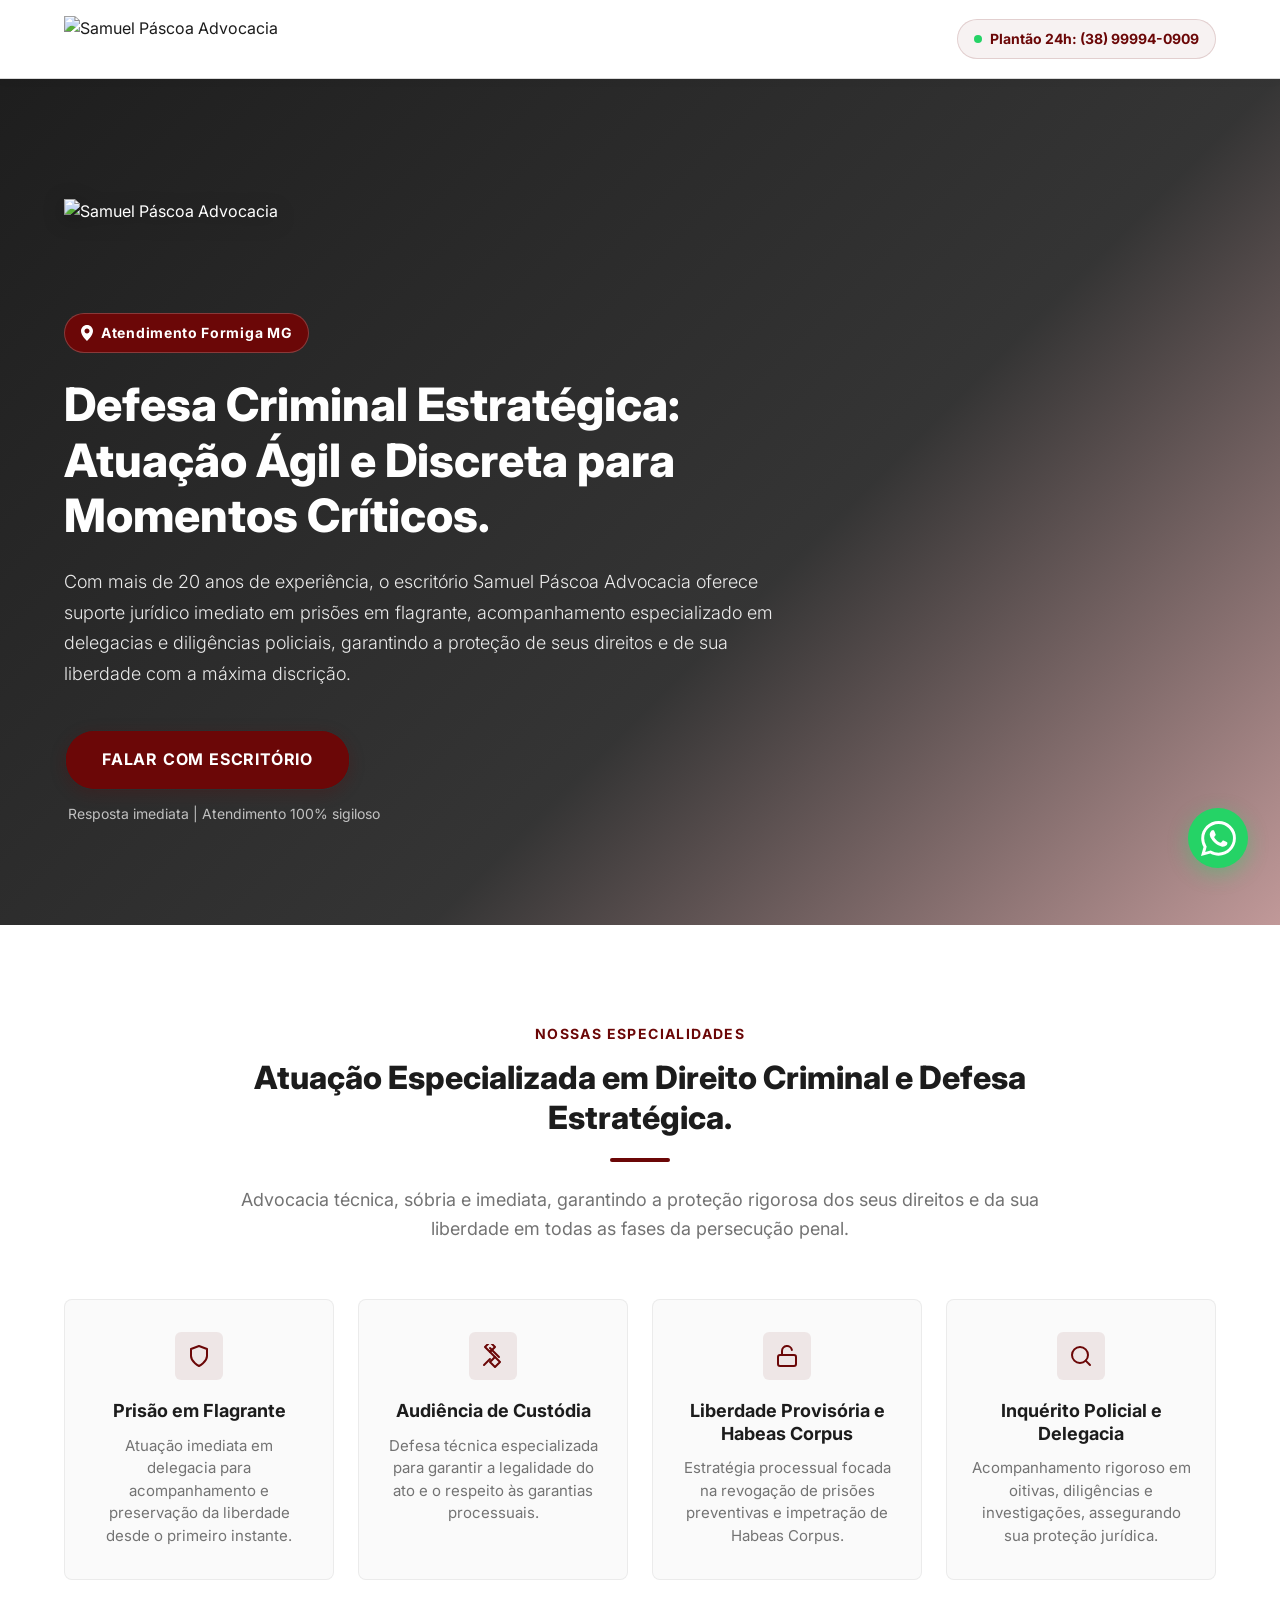
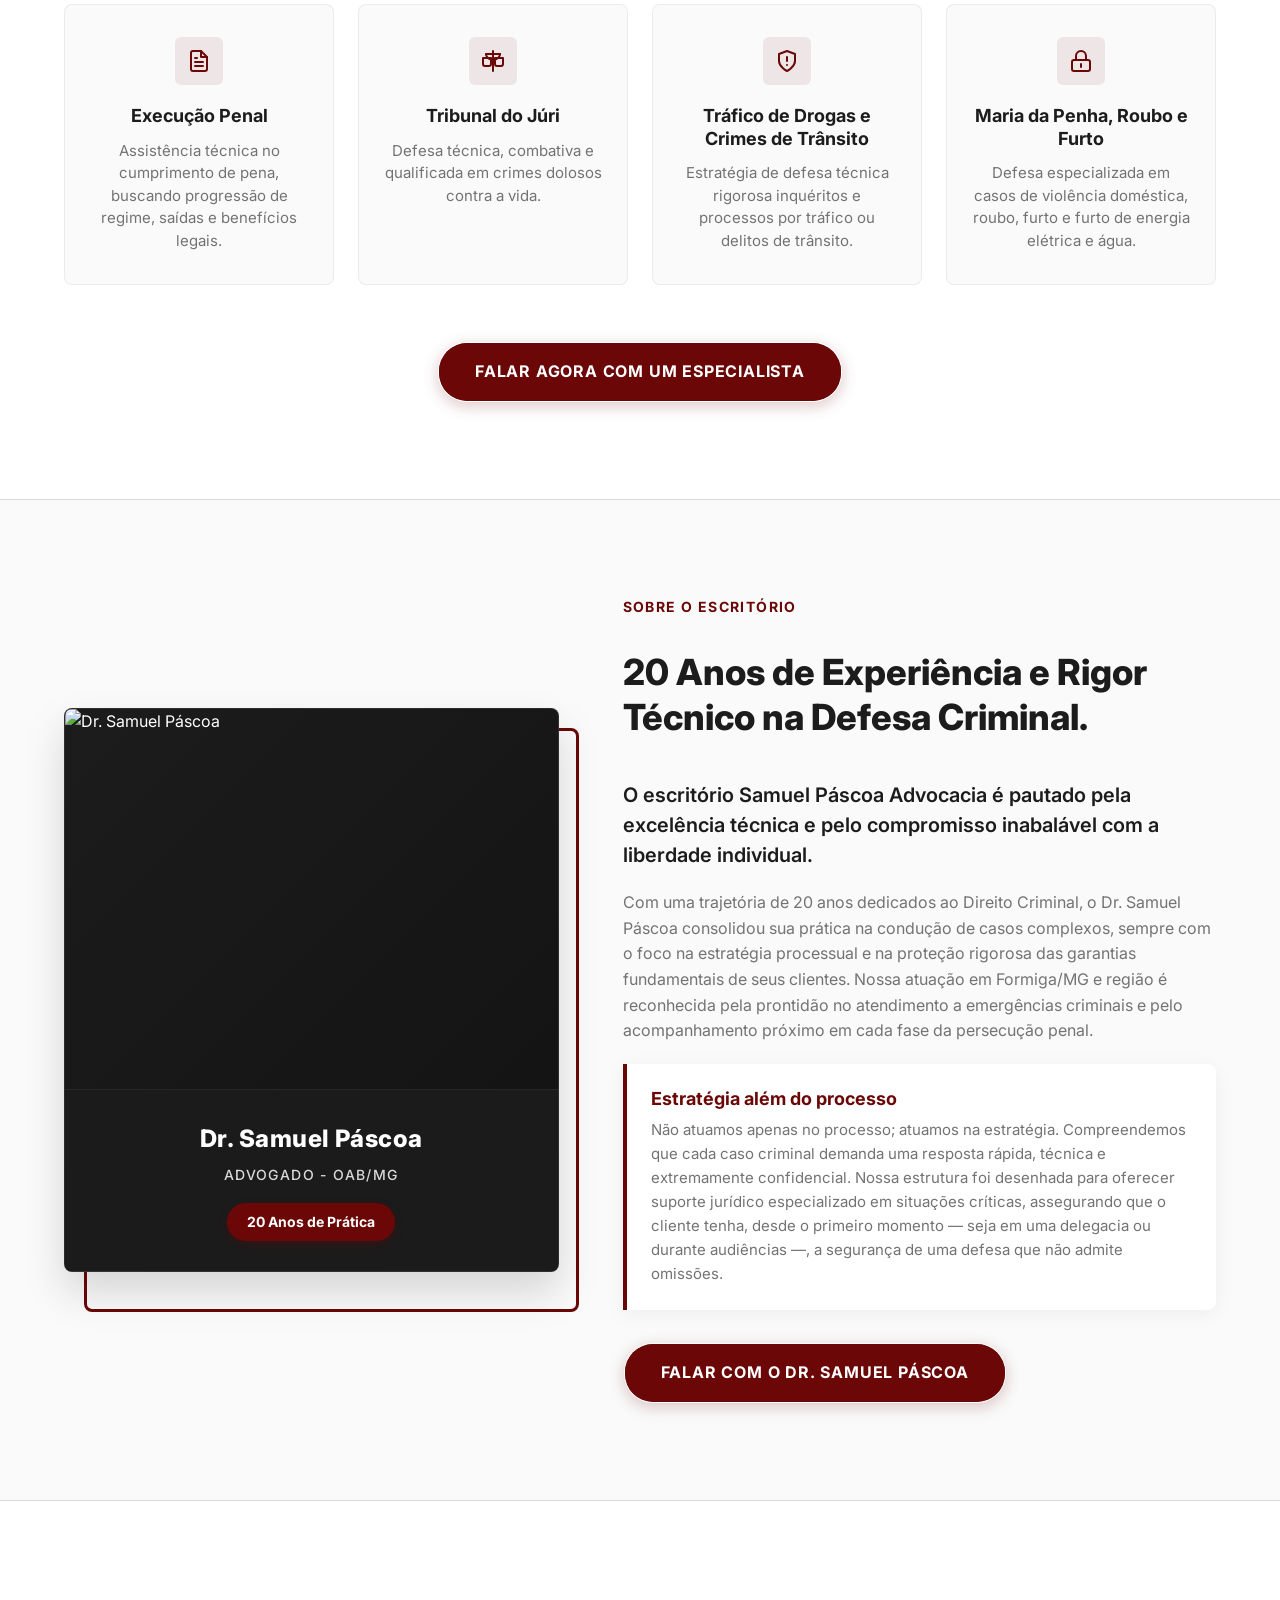
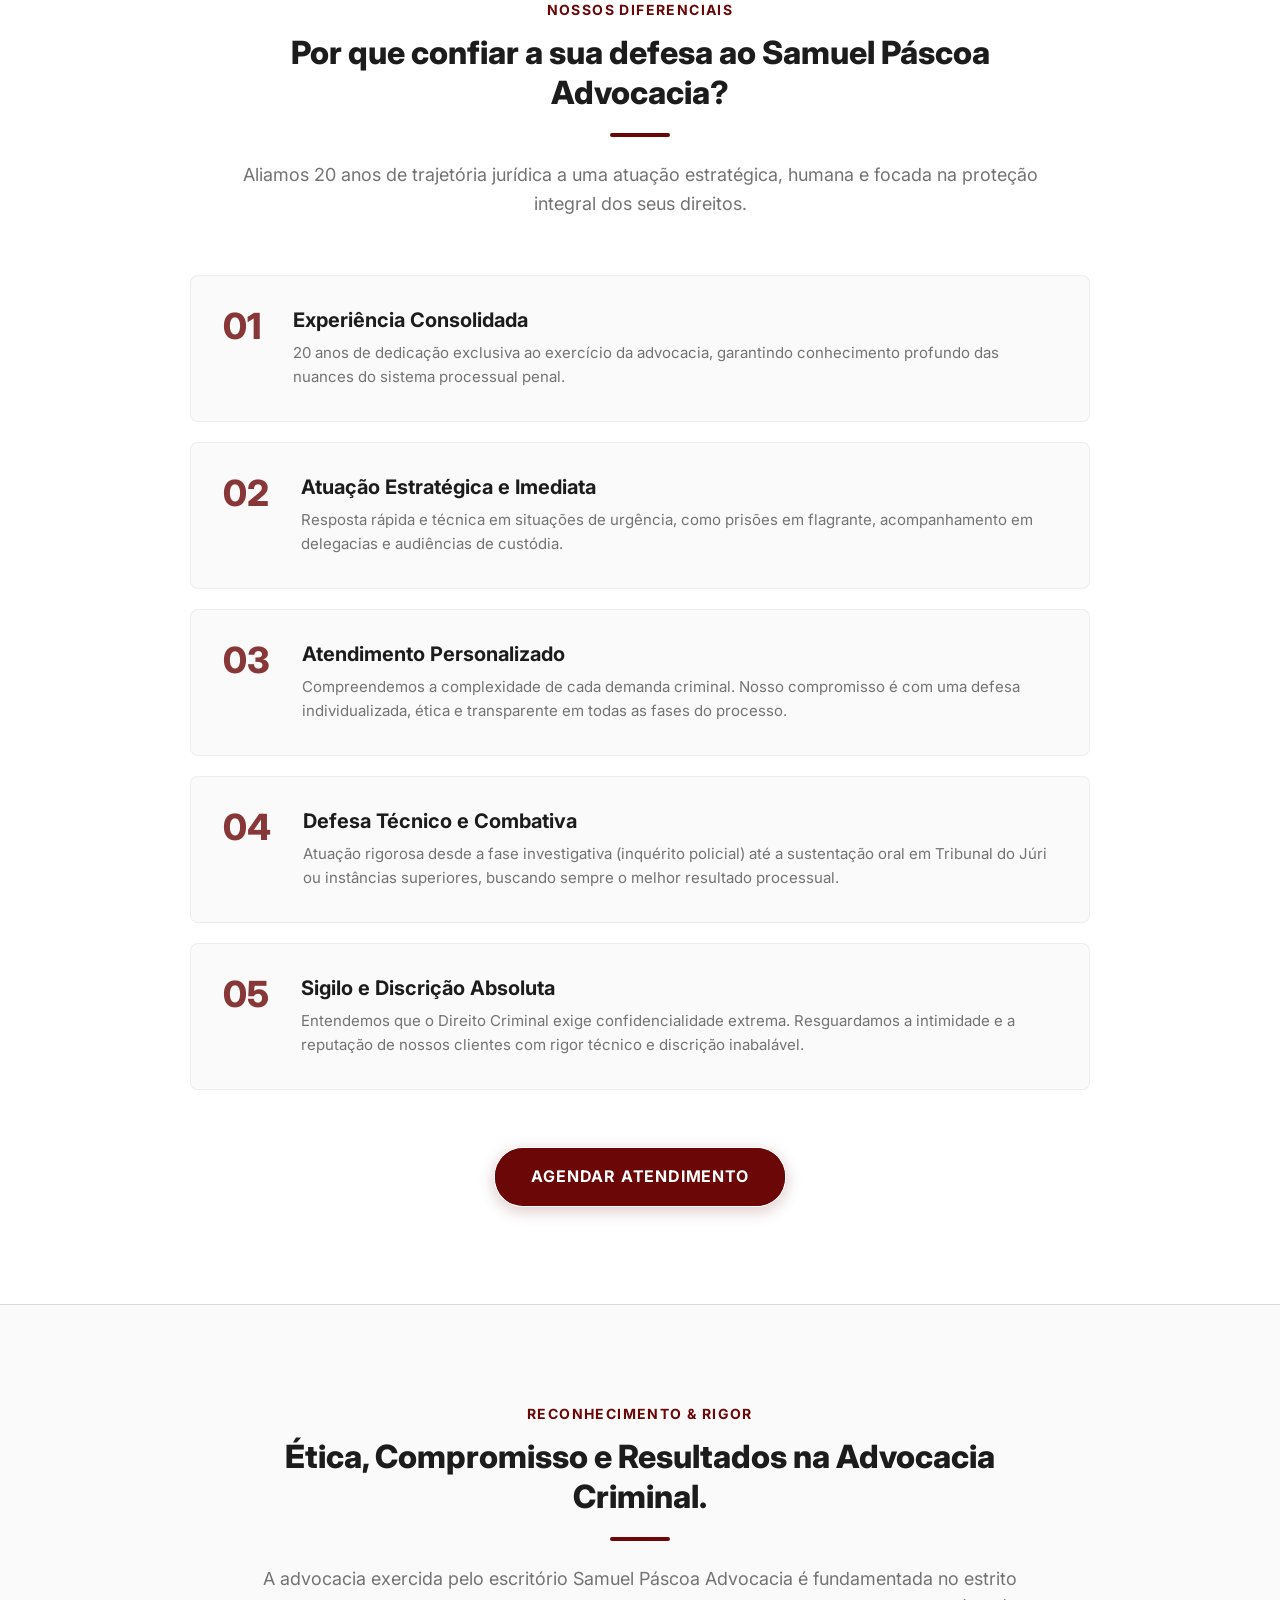
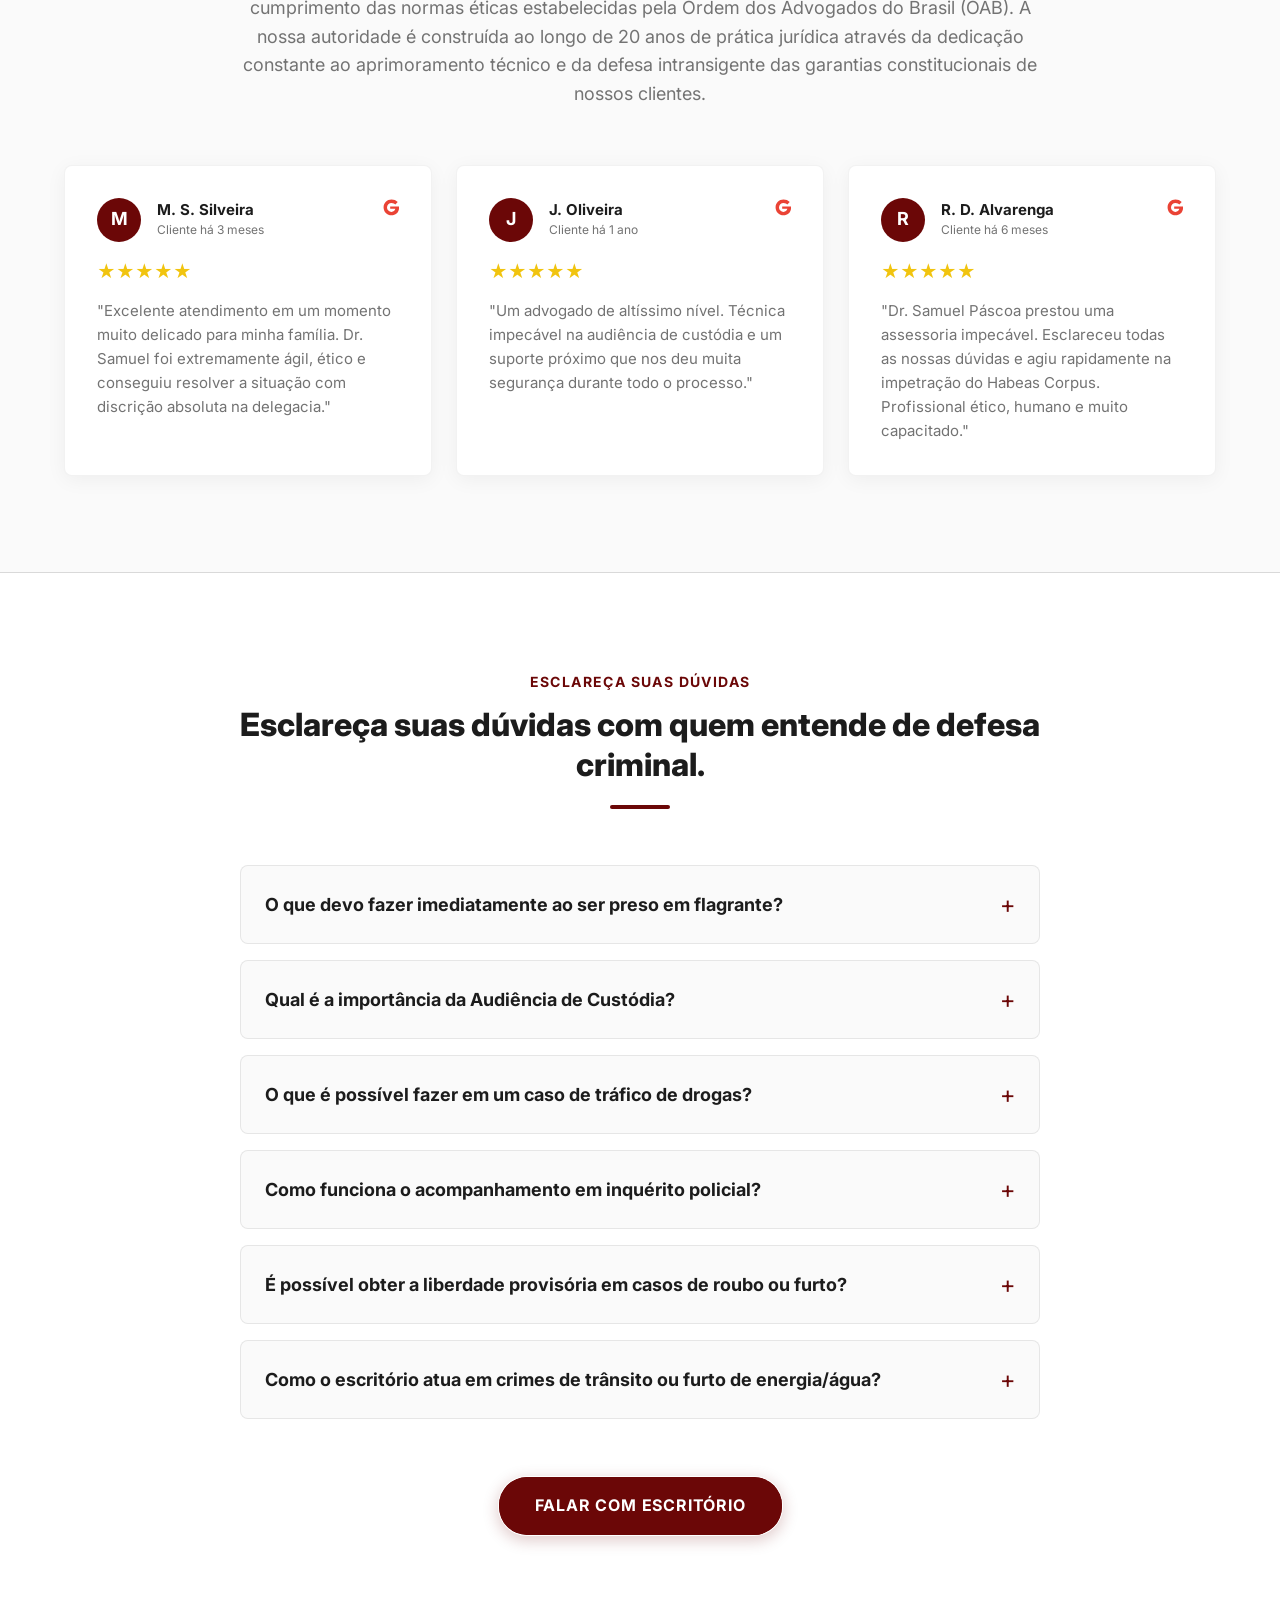
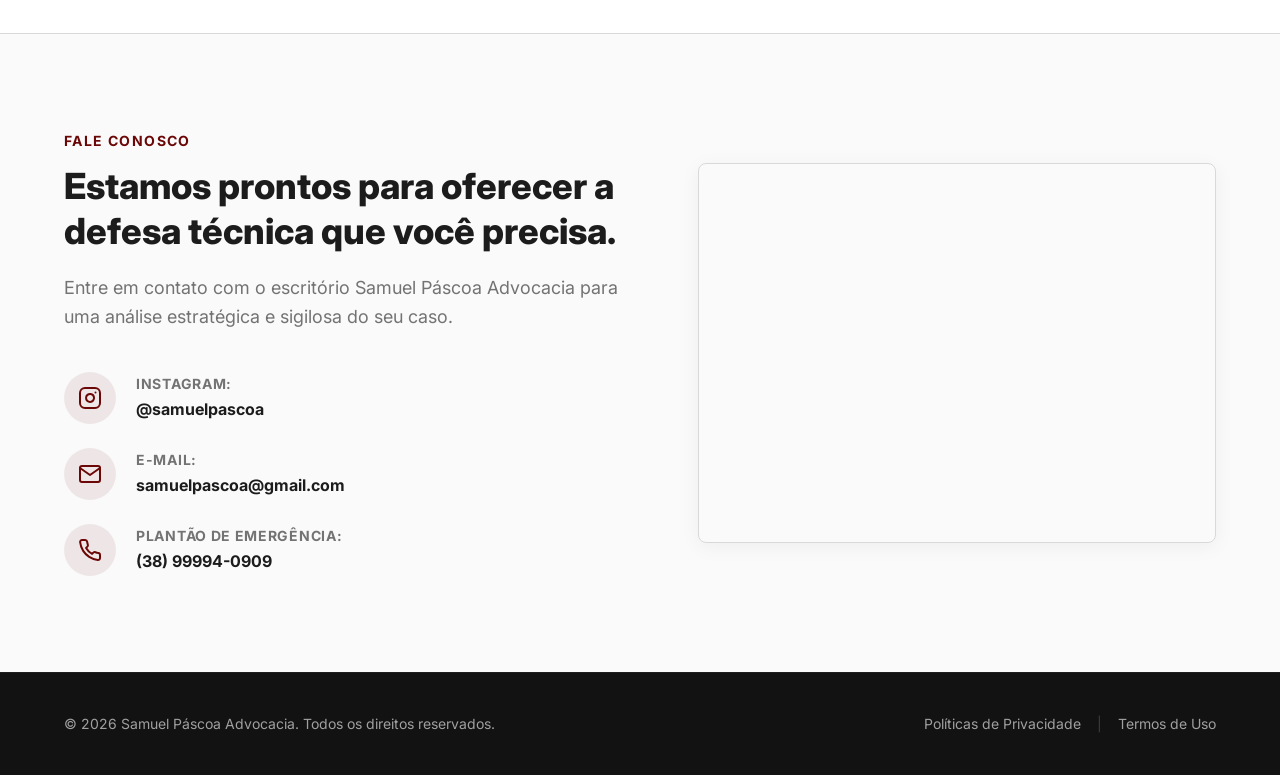
==== index.html @ f3d2ee50 "Add files via upload" ====
<!DOCTYPE html>
<html lang="pt-BR">
<head>
    <meta charset="UTF-8">
    <meta name="viewport" content="width=device-width, initial-scale=1.0">
    <meta name="description" content="Defesa Criminal Estratégica em Formiga/MG e região. Atuação ágil, técnica e discreta 24h para prisões em flagrante, audiência de custódia e delegacia.">
    <title>Samuel Páscoa Advocacia | Defesa Criminal Estratégica em Formiga/MG</title>
    
    <!-- Google Fonts - Inter -->
    <link rel="preconnect" href="https://fonts.googleapis.com">
    <link rel="preconnect" href="https://fonts.gstatic.com" crossorigin>
    <link href="https://fonts.googleapis.com/css2?family=Inter:wght@300;400;500;600;700;800&display=swap" rel="stylesheet">
    
    <!-- Favicon -->
    <link rel="icon" type="image/x-icon" href="assets/favicon.ico">
    
    <!-- CSS Stylesheet -->
    <link rel="stylesheet" href="style.css">
</head>
<body>

    <!-- CABEÇALHO / HEADER -->
    <header class="main-header">
        <div class="container header-container">
            <a href="#home" class="logo">
                <img src="assets/logo.png" alt="Samuel Páscoa Advocacia" class="logo-img">
            </a>
            <div class="header-badge">
                <span class="pulse-dot"></span> Plantão 24h: (38) 99994-0909
            </div>
        </div>
    </header>

    <!-- DOBRA 1 — HERO -->
    <section class="hero-section" id="home">
        <div class="hero-overlay"></div>
        <div class="container hero-container">
            <div class="hero-content">
                <div class="hero-logo">
                    <img src="assets/logo.png" alt="Samuel Páscoa Advocacia" class="hero-logo-img">
                </div>
                <div class="location-badge">
                    <svg width="12" height="16" viewBox="0 0 12 16" fill="none" xmlns="http://www.w3.org/2000/svg">
                        <path d="M6 0C2.68629 0 0 2.68629 0 6C0 10.5 6 16 6 16C6 16 12 10.5 12 6C12 2.68629 9.31371 0 6 0ZM6 8.5C4.61929 8.5 3.5 7.38071 3.5 6C3.5 4.61929 4.61929 3.5 6 3.5C7.38071 3.5 8.5 4.61929 8.5 6C8.5 7.38071 7.38071 8.5 6 8.5Z" fill="currentColor"/>
                    </svg>
                    <span>Atendimento Formiga MG</span>
                </div>
                
                <h1 class="hero-title">Defesa Criminal Estratégica: Atuação Ágil e Discreta para Momentos Críticos.</h1>
                
                <p class="hero-description">
                    Com mais de 20 anos de experiência, o escritório Samuel Páscoa Advocacia oferece suporte jurídico imediato em prisões em flagrante, acompanhamento especializado em delegacias e diligências policiais, garantindo a proteção de seus direitos e de sua liberdade com a máxima discrição.
                </p>
                
                <div class="hero-cta-wrapper">
                    <a href="https://api.whatsapp.com/send?phone=5538999940909&text=Ol%C3%A1,%20vim%20pelo%20Google%20e%20gostaria%20de%20falar%20com%20um%20especialista%20em%20Direito%20Criminal" class="btn btn-primary shiner" target="_blank" rel="noopener">
                        Falar com Escritório
                    </a>
                    <span class="cta-subtext">Resposta imediata | Atendimento 100% sigiloso</span>
                </div>
            </div>
        </div>
    </section>

    <!-- DOBRA 2 — SERVIÇOS -->
    <section class="services-section" id="servicos">
        <div class="container">
            <div class="section-header">
                <span class="section-tagline">Nossas Especialidades</span>
                <h2 class="section-title">Atuação Especializada em Direito Criminal e Defesa Estratégica.</h2>
                <div class="section-divider"></div>
                <p class="section-subtitle">
                    Advocacia técnica, sóbria e imediata, garantindo a proteção rigorosa dos seus direitos e da sua liberdade em todas as fases da persecução penal.
                </p>
            </div>
            
            <div class="services-grid">
                <!-- Card 1 -->
                <div class="service-card">
                    <div class="service-icon-wrapper">
                        <!-- Icon: Prisão em Flagrante (Algemas/Escudo) -->
                        <svg width="24" height="24" viewBox="0 0 24 24" fill="none" stroke="currentColor" stroke-width="2" stroke-linecap="round" stroke-linejoin="round"><path d="M12 22s8-4 8-10V5l-8-3-8 3v7c0 6 8 10 8 10z"/></svg>
                    </div>
                    <h3 class="service-card-title">Prisão em Flagrante</h3>
                    <p class="service-card-text">Atuação imediata em delegacia para acompanhamento e preservação da liberdade desde o primeiro instante.</p>
                </div>
                
                <!-- Card 2 -->
                <div class="service-card">
                    <div class="service-icon-wrapper">
                        <!-- Icon: Audiência de Custódia (Martelo/Gavel) -->
                        <svg width="24" height="24" viewBox="0 0 24 24" fill="none" stroke="currentColor" stroke-width="2" stroke-linecap="round" stroke-linejoin="round"><path d="m14 13-5 5 5 5 5-5-5-5Z"/><path d="m9 8 5-5-5-5-5 5 5 5Z"/><path d="m14 13-5-5"/><path d="m18 13-9-9"/><path d="m3 21 6-6"/></svg>
                    </div>
                    <h3 class="service-card-title">Audiência de Custódia</h3>
                    <p class="service-card-text">Defesa técnica especializada para garantir a legalidade do ato e o respeito às garantias processuais.</p>
                </div>
                
                <!-- Card 3 -->
                <div class="service-card">
                    <div class="service-icon-wrapper">
                        <!-- Icon: Liberdade Provisória (Chave/Cadeado aberto) -->
                        <svg width="24" height="24" viewBox="0 0 24 24" fill="none" stroke="currentColor" stroke-width="2" stroke-linecap="round" stroke-linejoin="round"><rect x="3" y="11" width="18" height="11" rx="2" ry="2"/><path d="M7 11V7a5 5 0 0 1 9.9-1"/></svg>
                    </div>
                    <h3 class="service-card-title">Liberdade Provisória e Habeas Corpus</h3>
                    <p class="service-card-text">Estratégia processual focada na revogação de prisões preventivas e impetração de Habeas Corpus.</p>
                </div>
                
                <!-- Card 4 -->
                <div class="service-card">
                    <div class="service-icon-wrapper">
                        <!-- Icon: Inquérito e Delegacia (Lupa/Investigação) -->
                        <svg width="24" height="24" viewBox="0 0 24 24" fill="none" stroke="currentColor" stroke-width="2" stroke-linecap="round" stroke-linejoin="round"><circle cx="11" cy="11" r="8"/><line x1="21" y1="21" x2="16.65" y2="16.65"/></svg>
                    </div>
                    <h3 class="service-card-title">Inquérito Policial e Delegacia</h3>
                    <p class="service-card-text">Acompanhamento rigoroso em oitivas, diligências e investigações, assegurando sua proteção jurídica.</p>
                </div>
                
                <!-- Card 5 -->
                <div class="service-card">
                    <div class="service-icon-wrapper">
                        <!-- Icon: Execução Penal (Documento/Lei) -->
                        <svg width="24" height="24" viewBox="0 0 24 24" fill="none" stroke="currentColor" stroke-width="2" stroke-linecap="round" stroke-linejoin="round"><path d="M14 2H6a2 2 0 0 0-2 2v16a2 2 0 0 0 2 2h12a2 2 0 0 0 2-2V8z"/><polyline points="14 2 14 8 20 8"/><line x1="16" y1="13" x2="8" y2="13"/><line x1="16" y1="17" x2="8" y2="17"/><polyline points="10 9 9 9 8 9"/></svg>
                    </div>
                    <h3 class="service-card-title">Execução Penal</h3>
                    <p class="service-card-text">Assistência técnica no cumprimento de pena, buscando progressão de regime, saídas e benefícios legais.</p>
                </div>
                
                <!-- Card 6 -->
                <div class="service-card">
                    <div class="service-icon-wrapper">
                        <!-- Icon: Tribunal do Júri (Balança) -->
                        <svg width="24" height="24" viewBox="0 0 24 24" fill="none" stroke="currentColor" stroke-width="2" stroke-linecap="round" stroke-linejoin="round"><line x1="12" y1="2" x2="12" y2="22"/><line x1="5" y1="5" x2="19" y2="5"/><path d="M5 5c0 3 3 5 6 6M19 5c0 3-3 5-6 6"/><path d="M4 17h4c1 0 2-1 2-2V9H2v6c0 1 1 2 2 2zM14 15v-6h8v6c0 1-1 2-2 2h-4c-1 0-2-1-2-2z"/></svg>
                    </div>
                    <h3 class="service-card-title">Tribunal do Júri</h3>
                    <p class="service-card-text">Defesa técnica, combativa e qualificada em crimes dolosos contra a vida.</p>
                </div>
                
                <!-- Card 7 -->
                <div class="service-card">
                    <div class="service-icon-wrapper">
                        <!-- Icon: Tráfico de Drogas e Trânsito (Escudo com Alerta) -->
                        <svg width="24" height="24" viewBox="0 0 24 24" fill="none" stroke="currentColor" stroke-width="2" stroke-linecap="round" stroke-linejoin="round"><path d="M12 22s8-4 8-10V5l-8-3-8 3v7c0 6 8 10 8 10z"/><line x1="12" y1="8" x2="12" y2="12"/><line x1="12" y1="16" x2="12.01" y2="16"/></svg>
                    </div>
                    <h3 class="service-card-title">Tráfico de Drogas e Crimes de Trânsito</h3>
                    <p class="service-card-text">Estratégia de defesa técnica rigorosa inquéritos e processos por tráfico ou delitos de trânsito.</p>
                </div>
                
                <!-- Card 8 -->
                <div class="service-card">
                    <div class="service-icon-wrapper">
                        <!-- Icon: Maria da Penha, Roubo e Furto (Mãos/Escudo quebrado) -->
                        <svg width="24" height="24" viewBox="0 0 24 24" fill="none" stroke="currentColor" stroke-width="2" stroke-linecap="round" stroke-linejoin="round"><rect x="3" y="11" width="18" height="11" rx="2" ry="2"/><path d="M7 11V7a5 5 0 0 1 10 0v4"/><path d="M12 15v3"/></svg>
                    </div>
                    <h3 class="service-card-title">Maria da Penha, Roubo e Furto</h3>
                    <p class="service-card-text">Defesa especializada em casos de violência doméstica, roubo, furto e furto de energia elétrica e água.</p>
                </div>
            </div>
            
            <div class="services-cta">
                <a href="https://api.whatsapp.com/send?phone=5538999940909&text=Ol%C3%A1,%20vim%20pelo%20Google%20e%20gostaria%20de%20falar%20com%20um%20especialista%20em%20Direito%20Criminal" class="btn btn-primary shiner" target="_blank" rel="noopener">
                    Falar agora com um Especialista
                </a>
            </div>
        </div>
    </section>

    <!-- DOBRA 3 — SOBRE O ESCRITÓRIO -->
    <section class="about-section" id="sobre">
        <div class="container about-container">
            <div class="about-image-wrapper">
                <div class="about-decor-border"></div>
                <div class="about-lawyer-card">
                    <div class="about-lawyer-img-wrapper">
                        <img src="assets/advogado.jpg" alt="Dr. Samuel Páscoa" class="about-lawyer-img">
                    </div>
                    <div class="about-lawyer-info">
                        <span class="lawyer-name">Dr. Samuel Páscoa</span>
                        <span class="lawyer-title">Advogado - OAB/MG</span>
                        <div class="lawyer-badge-year">20 Anos de Prática</div>
                    </div>
                </div>
            </div>
            <div class="about-content">
                <span class="section-tagline align-left">Sobre o Escritório</span>
                <h2 class="section-title align-left">20 Anos de Experiência e Rigor Técnico na Defesa Criminal.</h2>
                
                <p class="about-text-lead">
                    O escritório Samuel Páscoa Advocacia é pautado pela excelência técnica e pelo compromisso inabalável com a liberdade individual.
                </p>
                
                <p class="about-text">
                    Com uma trajetória de 20 anos dedicados ao Direito Criminal, o Dr. Samuel Páscoa consolidou sua prática na condução de casos complexos, sempre com o foco na estratégia processual e na proteção rigorosa das garantias fundamentais de seus clientes. Nossa atuação em Formiga/MG e região é reconhecida pela prontidão no atendimento a emergências criminais e pelo acompanhamento próximo em cada fase da persecução penal.
                </p>
                
                <div class="about-highlight-box">
                    <h4>Estratégia além do processo</h4>
                    <p>Não atuamos apenas no processo; atuamos na estratégia. Compreendemos que cada caso criminal demanda uma resposta rápida, técnica e extremamente confidencial. Nossa estrutura foi desenhada para oferecer suporte jurídico especializado em situações críticas, assegurando que o cliente tenha, desde o primeiro momento — seja em uma delegacia ou durante audiências —, a segurança de uma defesa que não admite omissões.</p>
                </div>
                
                <div class="about-cta-wrapper">
                    <a href="https://api.whatsapp.com/send?phone=5538999940909&text=Ol%C3%A1,%20vim%20pelo%20Google%20e%20gostaria%20de%20falar%20com%20um%20especialista%20em%20Direito%20Criminal" class="btn btn-primary shiner" target="_blank" rel="noopener">
                        Falar com o Dr. Samuel Páscoa
                    </a>
                </div>
            </div>
        </div>
    </section>

    <!-- DOBRA 4 — DIFERENCIAIS -->
    <section class="diferenciais-section" id="diferenciais">
        <div class="container">
            <div class="section-header">
                <span class="section-tagline">Nossos Diferenciais</span>
                <h2 class="section-title">Por que confiar a sua defesa ao Samuel Páscoa Advocacia?</h2>
                <div class="section-divider"></div>
                <p class="section-subtitle">
                    Aliamos 20 anos de trajetória jurídica a uma atuação estratégica, humana e focada na proteção integral dos seus direitos.
                </p>
            </div>
            
            <div class="diferenciais-list">
                <!-- Diferencial 1 -->
                <div class="diferencial-item">
                    <div class="dif-num">01</div>
                    <div class="dif-content">
                        <h3>Experiência Consolidada</h3>
                        <p>20 anos de dedicação exclusiva ao exercício da advocacia, garantindo conhecimento profundo das nuances do sistema processual penal.</p>
                    </div>
                </div>
                
                <!-- Diferencial 2 -->
                <div class="diferencial-item">
                    <div class="dif-num">02</div>
                    <div class="dif-content">
                        <h3>Atuação Estratégica e Imediata</h3>
                        <p>Resposta rápida e técnica em situações de urgência, como prisões em flagrante, acompanhamento em delegacias e audiências de custódia.</p>
                    </div>
                </div>
                
                <!-- Diferencial 3 -->
                <div class="diferencial-item">
                    <div class="dif-num">03</div>
                    <div class="dif-content">
                        <h3>Atendimento Personalizado</h3>
                        <p>Compreendemos a complexidade de cada demanda criminal. Nosso compromisso é com uma defesa individualizada, ética e transparente em todas as fases do processo.</p>
                    </div>
                </div>
                
                <!-- Diferencial 4 -->
                <div class="diferencial-item">
                    <div class="dif-num">04</div>
                    <div class="dif-content">
                        <h3>Defesa Técnico e Combativa</h3>
                        <p>Atuação rigorosa desde a fase investigativa (inquérito policial) até a sustentação oral em Tribunal do Júri ou instâncias superiores, buscando sempre o melhor resultado processual.</p>
                    </div>
                </div>
                
                <!-- Diferencial 5 -->
                <div class="diferencial-item">
                    <div class="dif-num">05</div>
                    <div class="dif-content">
                        <h3>Sigilo e Discrição Absoluta</h3>
                        <p>Entendemos que o Direito Criminal exige confidencialidade extrema. Resguardamos a intimidade e a reputação de nossos clientes com rigor técnico e discrição inabalável.</p>
                    </div>
                </div>
            </div>
            
            <div class="diferenciais-cta">
                <a href="https://api.whatsapp.com/send?phone=5538999940909&text=Ol%C3%A1,%20vim%20pelo%20Google%20e%20gostaria%20de%20falar%20com%20um%20especialista%20em%20Direito%20Criminal" class="btn btn-primary shiner" target="_blank" rel="noopener">
                    Agendar Atendimento
                </a>
            </div>
        </div>
    </section>

    <!-- DOBRA 5 — PROVA SOCIAL -->
    <section class="social-proof-section" id="depoimentos">
        <div class="container">
            <div class="section-header">
                <span class="section-tagline">Reconhecimento & Rigor</span>
                <h2 class="section-title">Ética, Compromisso e Resultados na Advocacia Criminal.</h2>
                <div class="section-divider"></div>
                <p class="section-subtitle">
                    A advocacia exercida pelo escritório Samuel Páscoa Advocacia é fundamentada no estrito cumprimento das normas éticas estabelecidas pela Ordem dos Advogados do Brasil (OAB). A nossa autoridade é construída ao longo de 20 anos de prática jurídica através da dedicação constante ao aprimoramento técnico e da defesa intransigente das garantias constitucionais de nossos clientes.
                </p>
            </div>
            
            <!-- Google Reviews Simulated Section -->
            <div class="reviews-grid">
                <!-- Review 1 -->
                <div class="review-card">
                    <div class="review-header">
                        <div class="review-avatar">M</div>
                        <div class="review-info">
                            <h4 class="review-author">M. S. Silveira</h4>
                            <span class="review-date">Cliente há 3 meses</span>
                        </div>
                        <div class="google-icon-wrapper">
                            <svg width="18" height="18" viewBox="0 0 24 24"><path fill="#EA4335" d="M12.24 10.285V14.4h6.887c-.648 2.41-2.519 4.114-5.136 4.114A5.99 5.99 0 0 1 8 12.527a5.99 5.99 0 0 1 5.99-5.99c2.519 0 4.181 1.09 5.097 1.97l3.243-3.243C20.088 3.1 17.272 2 13.99 2 8.15 2 3.429 6.721 3.429 12.564s4.72 10.564 10.56 10.564c6.12 0 10.158-4.301 10.158-10.33 0-.61-.055-1.18-.16-1.513H12.24Z"/></svg>
                        </div>
                    </div>
                    <div class="review-stars">★★★★★</div>
                    <p class="review-text">"Excelente atendimento em um momento muito delicado para minha família. Dr. Samuel foi extremamente ágil, ético e conseguiu resolver a situação com discrição absoluta na delegacia."</p>
                </div>
                
                <!-- Review 2 -->
                <div class="review-card">
                    <div class="review-header">
                        <div class="review-avatar">J</div>
                        <div class="review-info">
                            <h4 class="review-author">J. Oliveira</h4>
                            <span class="review-date">Cliente há 1 ano</span>
                        </div>
                        <div class="google-icon-wrapper">
                            <svg width="18" height="18" viewBox="0 0 24 24"><path fill="#EA4335" d="M12.24 10.285V14.4h6.887c-.648 2.41-2.519 4.114-5.136 4.114A5.99 5.99 0 0 1 8 12.527a5.99 5.99 0 0 1 5.99-5.99c2.519 0 4.181 1.09 5.097 1.97l3.243-3.243C20.088 3.1 17.272 2 13.99 2 8.15 2 3.429 6.721 3.429 12.564s4.72 10.564 10.56 10.564c6.12 0 10.158-4.301 10.158-10.33 0-.61-.055-1.18-.16-1.513H12.24Z"/></svg>
                        </div>
                    </div>
                    <div class="review-stars">★★★★★</div>
                    <p class="review-text">"Um advogado de altíssimo nível. Técnica impecável na audiência de custódia e um suporte próximo que nos deu muita segurança durante todo o processo."</p>
                </div>
                
                <!-- Review 3 -->
                <div class="review-card">
                    <div class="review-header">
                        <div class="review-avatar">R</div>
                        <div class="review-info">
                            <h4 class="review-author">R. D. Alvarenga</h4>
                            <span class="review-date">Cliente há 6 meses</span>
                        </div>
                        <div class="google-icon-wrapper">
                            <svg width="18" height="18" viewBox="0 0 24 24"><path fill="#EA4335" d="M12.24 10.285V14.4h6.887c-.648 2.41-2.519 4.114-5.136 4.114A5.99 5.99 0 0 1 8 12.527a5.99 5.99 0 0 1 5.99-5.99c2.519 0 4.181 1.09 5.097 1.97l3.243-3.243C20.088 3.1 17.272 2 13.99 2 8.15 2 3.429 6.721 3.429 12.564s4.72 10.564 10.56 10.564c6.12 0 10.158-4.301 10.158-10.33 0-.61-.055-1.18-.16-1.513H12.24Z"/></svg>
                        </div>
                    </div>
                    <div class="review-stars">★★★★★</div>
                    <p class="review-text">"Dr. Samuel Páscoa prestou uma assessoria impecável. Esclareceu todas as nossas dúvidas e agiu rapidamente na impetração do Habeas Corpus. Profissional ético, humano e muito capacitado."</p>
                </div>
            </div>
        </div>
    </section>

    <!-- DOBRA 6 — FAQ (PERGUNTAS FREQUENTES) -->
    <section class="faq-section" id="faq">
        <div class="container">
            <div class="section-header">
                <span class="section-tagline">Esclareça suas Dúvidas</span>
                <h2 class="section-title">Esclareça suas dúvidas com quem entende de defesa criminal.</h2>
                <div class="section-divider"></div>
            </div>
            
            <div class="faq-accordion">
                <!-- FAQ Item 1 -->
                <div class="faq-item">
                    <button class="faq-question">
                        <span>O que devo fazer imediatamente ao ser preso em flagrante?</span>
                        <span class="faq-icon">+</span>
                    </button>
                    <div class="faq-answer">
                        <p>O mais importante é manter a calma e solicitar a presença imediata de um advogado de sua confiança. Você tem o direito constitucional de permanecer em silêncio até a chegada de sua defesa técnica, que garantirá que todos os procedimentos legais sejam respeitados.</p>
                    </div>
                </div>
                
                <!-- FAQ Item 2 -->
                <div class="faq-item">
                    <button class="faq-question">
                        <span>Qual é a importância da Audiência de Custódia?</span>
                        <span class="faq-icon">+</span>
                    </button>
                    <div class="faq-answer">
                        <p>É o momento onde um juiz avaliará a legalidade da prisão e a necessidade de manutenção da custódia. Ter uma defesa técnica presente é fundamental para pleitear a liberdade provisória ou a aplicação de medidas cautelares diversas da prisão.</p>
                    </div>
                </div>
                
                <!-- FAQ Item 3 -->
                <div class="faq-item">
                    <button class="faq-question">
                        <span>O que é possível fazer em um caso de tráfico de drogas?</span>
                        <span class="faq-icon">+</span>
                    </button>
                    <div class="faq-answer">
                        <p>A defesa deve ser estratégica, analisando desde a validade da abordagem policial até a análise da prova material e autoria. Buscamos sempre a aplicação correta da lei, questionando excessos e garantindo que o direito de defesa seja exercido integralmente.</p>
                    </div>
                </div>
                
                <!-- FAQ Item 4 -->
                <div class="faq-item">
                    <button class="faq-question">
                        <span>Como funciona o acompanhamento em inquérito policial?</span>
                        <span class="faq-icon">+</span>
                    </button>
                    <div class="faq-answer">
                        <p>Acompanhamos todas as diligências, oitivas e coletas de provas para assegurar que a investigação ocorra dentro dos limites da lei. Uma defesa ativa no inquérito é crucial para evitar denúncias infundadas ou minimizar danos à reputação.</p>
                    </div>
                </div>
                
                <!-- FAQ Item 5 -->
                <div class="faq-item">
                    <button class="faq-question">
                        <span>É possível obter a liberdade provisória em casos de roubo ou furto?</span>
                        <span class="faq-icon">+</span>
                    </button>
                    <div class="faq-answer">
                        <p>Sim. Após a análise detalhada dos fatos e da fundamentação da prisão, nossa equipe atua tecnicamente para demonstrar a ausência dos requisitos autorizadores da prisão preventiva, buscando o restabelecimento da liberdade do cliente.</p>
                    </div>
                </div>
                
                <!-- FAQ Item 6 -->
                <div class="faq-item">
                    <button class="faq-question">
                        <span>Como o escritório atua em crimes de trânsito ou furto de energia/água?</span>
                        <span class="faq-icon">+</span>
                    </button>
                    <div class="faq-answer">
                        <p>Trabalhamos com o rigor técnico necessário para analisar os elementos de prova específicos desses tipos penais, buscando teses de defesa que visem a exclusão da ilicitude, a mitigação da pena ou a aplicação de institutos despenalizadores conforme o caso.</p>
                    </div>
                </div>
            </div>
            
            <div class="faq-cta">
                <a href="https://api.whatsapp.com/send?phone=5538999940909&text=Ol%C3%A1,%20vim%20pelo%20Google%20e%20gostaria%20de%20falar%20com%20um%20especialista%20em%20Direito%20Criminal" class="btn btn-primary shiner" target="_blank" rel="noopener">
                    Falar com Escritório
                </a>
            </div>
        </div>
    </section>

    <!-- DOBRA 7 — CONTATO E LOCALIZAÇÃO (RODAPÉ) -->
    <section class="contact-section" id="contato">
        <div class="container contact-container">
            <div class="contact-info">
                <span class="section-tagline align-left">Fale Conosco</span>
                <h2 class="section-title align-left">Estamos prontos para oferecer a defesa técnica que você precisa.</h2>
                <p class="contact-subtitle">
                    Entre em contato com o escritório Samuel Páscoa Advocacia para uma análise estratégica e sigilosa do seu caso.
                </p>
                
                <div class="contact-details">
                    <!-- Instagram -->
                    <div class="contact-detail-item">
                        <div class="contact-icon">
                            <svg width="24" height="24" viewBox="0 0 24 24" fill="none" stroke="currentColor" stroke-width="2" stroke-linecap="round" stroke-linejoin="round"><rect x="2" y="2" width="20" height="20" rx="5" ry="5"/><path d="M16 11.37A4 4 0 1 1 12.63 8 4 4 0 0 1 16 11.37z"/><line x1="17.5" y1="6.5" x2="17.51" y2="6.5"/></svg>
                        </div>
                        <div class="contact-text">
                            <strong>Instagram:</strong>
                            <a href="https://instagram.com/samuelpascoa" target="_blank" rel="noopener">@samuelpascoa</a>
                        </div>
                    </div>
                    
                    <!-- E-mail -->
                    <div class="contact-detail-item">
                        <div class="contact-icon">
                            <svg width="24" height="24" viewBox="0 0 24 24" fill="none" stroke="currentColor" stroke-width="2" stroke-linecap="round" stroke-linejoin="round"><path d="M4 4h16c1.1 0 2 .9 2 2v12c0 1.1-.9 2-2 2H4c-1.1 0-2-.9-2-2V6c0-1.1.9-2 2-2z"/><polyline points="22,6 12,13 2,6"/></svg>
                        </div>
                        <div class="contact-text">
                            <strong>E-mail:</strong>
                            <a href="mailto:samuelpascoa@gmail.com">samuelpascoa@gmail.com</a>
                        </div>
                    </div>

                    <!-- Telefone Plantão -->
                    <div class="contact-detail-item">
                        <div class="contact-icon">
                            <svg width="24" height="24" viewBox="0 0 24 24" fill="none" stroke="currentColor" stroke-width="2" stroke-linecap="round" stroke-linejoin="round"><path d="M22 16.92v3a2 2 0 0 1-2.18 2 19.79 19.79 0 0 1-8.63-3.07 19.5 19.5 0 0 1-6-6 19.79 19.79 0 0 1-3.07-8.67A2 2 0 0 1 4.11 2h3a2 2 0 0 1 2 1.72 12.84 12.84 0 0 0 .7 2.81 2 2 0 0 1-.45 2.11L8.09 9.91a16 16 0 0 0 6 6l1.27-1.27a2 2 0 0 1 2.11-.45 12.84 12.84 0 0 0 2.81.7A2 2 0 0 1 22 16.92z"/></svg>
                        </div>
                        <div class="contact-text">
                            <strong>Plantão de Emergência:</strong>
                            <a href="https://api.whatsapp.com/send?phone=5538999940909&text=Ol%C3%A1,%20vim%20pelo%20Google%20e%20gostaria%20de%20falar%20com%20um%20especialista%20em%20Direito%20Criminal">(38) 99994-0909</a>
                        </div>
                    </div>
                </div>
            </div>
            
            <div class="contact-map">
                <!-- Styled Custom Map Box Centered on Formiga MG -->
                <div class="map-placeholder">
                    <iframe 
                        src="https://www.google.com/maps/embed?pb=!1m18!1m12!1m3!1d119567.89387431718!2d-45.50058330752538!3d-20.46559381710928!2m3!1f0!2f0!3f0!3m2!1i1024!2i768!4f13.1!3m3!1m2!1s0x94b465d38c6426cf%3A0xe5a36371cb14c62c!2sFormiga%20-%20MG!5e0!3m2!1spt-BR!2sbr!4v1710000000000!5m2!1spt-BR!2sbr" 
                        width="100%" 
                        height="100%" 
                        style="border:0;" 
                        allowfullscreen="" 
                        loading="lazy" 
                        referrerpolicy="no-referrer-when-downgrade">
                    </iframe>
                </div>
            </div>
        </div>
    </section>

    <!-- FOOTER -->
    <footer class="main-footer">
        <div class="container footer-container">
            <p class="copyright">&copy; 2026 Samuel Páscoa Advocacia. Todos os direitos reservados.</p>
            <div class="footer-links">
                <a href="privacidade.html">Políticas de Privacidade</a>
                <span class="separator">|</span>
                <a href="privacidade.html">Termos de Uso</a>
            </div>
        </div>
    </footer>

    <!-- BOTÃO FLUTUANTE DO WHATSAPP -->
    <a href="https://api.whatsapp.com/send?phone=5538999940909&text=Ol%C3%A1,%20vim%20pelo%20Google%20e%20gostaria%20de%20falar%20com%20um%20especialista%20em%20Direito%20Criminal" class="whatsapp-floating" target="_blank" rel="noopener" aria-label="Falar com especialista pelo WhatsApp">
        <svg width="35" height="35" viewBox="0 0 24 24" fill="currentColor" xmlns="http://www.w3.org/2000/svg">
            <path d="M17.472 14.382c-.297-.149-1.758-.867-2.03-.967-.273-.099-.471-.148-.67.15-.197.297-.767.966-.94 1.164-.173.199-.347.223-.644.075-.297-.15-1.255-.463-2.39-1.475-.883-.788-1.48-1.761-1.653-2.059-.173-.297-.018-.458.13-.606.134-.133.298-.347.446-.52.149-.174.198-.298.298-.497.099-.198.05-.371-.025-.52-.075-.149-.669-1.612-.916-2.207-.242-.579-.487-.5-.669-.51-.173-.008-.371-.01-.57-.01-.198 0-.52.074-.792.372-.272.297-1.04 1.016-1.04 2.479 0 1.462 1.065 2.875 1.213 3.074.149.198 2.096 3.2 5.077 4.487.709.306 1.262.489 1.694.625.712.227 1.36.195 1.871.118.571-.085 1.758-.719 2.006-1.413.248-.694.248-1.289.173-1.413-.074-.124-.272-.198-.57-.347m-5.421 7.403h-.004a9.87 9.87 0 0 1-5.031-1.378l-.361-.214-3.741.982.998-3.648-.235-.374a9.86 9.86 0 0 1-1.51-5.26c.001-5.45 4.436-9.884 9.888-9.884 2.64 0 5.122 1.03 6.988 2.898a9.825 9.825 0 0 1 2.893 6.994c-.003 5.45-4.437 9.884-9.885 9.884m8.413-18.297A11.815 11.815 0 0 0 12.05 0C5.495 0 .16 5.335.157 11.892c0 2.096.547 4.142 1.588 5.945L0 24l6.335-1.662c1.746.953 3.71 1.458 5.705 1.459h.005c6.554 0 11.89-5.335 11.893-11.893a11.821 11.821 0 0 0-3.48-8.413Z"/>
        </svg>
    </a>

    <!-- JavaScript logic -->
    <script src="script.js"></script>
</body>
</html>
---- style.css ----
/* 
   SAMUEL PÁSCOA ADVOCACIA - LANDING PAGE STYLE SHEET
   Visual Identity: Premium, Trustworthy, Urgency-optimized (CRO)
   Design System: Custom CSS variables, responsive grids, CSS animations
*/

/* -----------------------------------------
   1. DESIGN TOKENS & VARIABLES
----------------------------------------- */
:root {
    /* Colors */
    --primary-color: #6B0707;       /* Vermelho Bordô (CTAs / Destaques) */
    --primary-hover: #520505;       /* Bordô mais escuro para hover */
    --text-primary: #1C1C1C;        /* Cinza escuro para títulos e textos principais */
    --text-secondary: #737373;      /* Cinza médio para textos secundários */
    --bg-light: #FAFAFA;            /* Off-white de fundo principal */
    --bg-white: #FFFFFF;            /* Branco puro para cards/seções alternadas */
    --bg-dark: #121212;             /* Fundo escuro para Hero/Header/Footer */
    --border-color: #D9D9D9;        /* Cinza claro para divisórias e bordas */
    --accent-glow: rgba(255, 255, 255, 0.85); /* Cor do feixe de brilho do Shiner */
    --whatsapp-color: #25D366;      /* Verde WhatsApp */
    --whatsapp-hover: #20BA5A;

    /* Fonts */
    --font-family: 'Inter', sans-serif;
    
    /* Spacings & Layout */
    --container-max-width: 1200px;
    --transition-smooth: all 0.3s cubic-bezier(0.25, 0.8, 0.25, 1);
    --border-radius: 8px;
    --box-shadow: 0 4px 20px rgba(0, 0, 0, 0.05);
    --box-shadow-hover: 0 10px 30px rgba(107, 7, 7, 0.08);
}

/* -----------------------------------------
   2. RESET & BASE STYLES
----------------------------------------- */
*, *::before, *::after {
    box-sizing: border-box;
    margin: 0;
    padding: 0;
}

html {
    scroll-behavior: smooth;
    font-size: 16px;
    -webkit-font-smoothing: antialiased;
}

body {
    font-family: var(--font-family);
    background-color: var(--bg-light);
    color: var(--text-primary);
    line-height: 1.6;
    overflow-x: hidden;
}

img, svg {
    max-width: 100%;
    height: auto;
    display: block;
}

a {
    text-decoration: none;
    color: inherit;
    transition: var(--transition-smooth);
}

button {
    font-family: inherit;
    cursor: pointer;
    border: none;
    background: none;
    outline: none;
}

/* -----------------------------------------
   3. TYPOGRAPHY & SECTIONS
----------------------------------------- */
h1, h2, h3, h4 {
    font-weight: 700;
    line-height: 1.25;
    color: var(--text-primary);
}

/* Base Container */
.container {
    width: 100%;
    max-width: var(--container-max-width);
    margin: 0 auto;
    padding: 0 24px;
}

/* Section Header Utility */
.section-header {
    text-align: center;
    max-width: 800px;
    margin: 0 auto 56px auto;
}

.section-tagline {
    font-size: 0.875rem;
    font-weight: 700;
    text-transform: uppercase;
    letter-spacing: 0.1em;
    color: var(--primary-color);
    margin-bottom: 12px;
    display: inline-block;
}

.section-tagline.align-left {
    text-align: left;
    display: block;
}

.section-title {
    font-size: 2rem;
    font-weight: 800;
    color: var(--text-primary);
    margin-bottom: 20px;
}

.section-title.align-left {
    text-align: left;
    font-size: 2.25rem;
}

.section-divider {
    width: 60px;
    height: 4px;
    background-color: var(--primary-color);
    margin: 0 auto 24px auto;
    border-radius: 2px;
}

.section-subtitle {
    font-size: 1.125rem;
    color: var(--text-secondary);
    font-weight: 400;
}

/* -----------------------------------------
   4. BUTTONS & CTA ANIMATIONS (CRO SPECIALTY)
----------------------------------------- */
.btn {
    display: inline-flex;
    align-items: center;
    justify-content: center;
    padding: 16px 36px;
    font-size: 1rem;
    font-weight: 700;
    text-transform: uppercase;
    letter-spacing: 0.05em;
    border-radius: 30px;
    transition: var(--transition-smooth);
    border: none;
    box-shadow: 0 4px 15px rgba(107, 7, 7, 0.2);
}

.btn-primary {
    background-color: var(--primary-color);
    color: var(--bg-white);
}

.btn-primary:hover {
    background-color: var(--primary-hover);
    transform: translateY(-2px);
    box-shadow: 0 6px 20px rgba(107, 7, 7, 0.3);
}

/* SHINER EFFECT: Glowing rotating border beam + diagonal shine sweep */
.btn-primary.shiner {
    position: relative;
    z-index: 1;
    overflow: hidden;
    /* Extra padding to accommodate the border beam effect if needed */
    border: 2px solid transparent;
    background-clip: padding-box;
}

/* Border beam element */
.btn-primary.shiner::before {
    content: '';
    position: absolute;
    top: -50%;
    left: -50%;
    width: 200%;
    height: 200%;
    background: conic-gradient(
        from 0deg,
        transparent 0%,
        transparent 35%,
        var(--accent-glow) 50%,
        transparent 65%,
        transparent 100%
    );
    animation: rotateGlow 4s linear infinite;
    z-index: -2;
}

/* Inner masking to maintain button color and shape */
.btn-primary.shiner::after {
    content: '';
    position: absolute;
    inset: 0px;
    background-color: var(--primary-color);
    border-radius: 28px; /* Slightly smaller than outer button border-radius */
    z-index: -1;
    transition: var(--transition-smooth);
}

.btn-primary.shiner:hover::after {
    background-color: var(--primary-hover);
}

/* Diagonal reflection sweep (double shiner effect for maximum CRO punch) */
@keyframes rotateGlow {
    0% {
        transform: rotate(0deg);
    }
    100% {
        transform: rotate(360deg);
    }
}

/* -----------------------------------------
   5. HEADER / NAVIGATION
----------------------------------------- */
.main-header {
    background-color: var(--bg-white);
    border-bottom: 1px solid var(--border-color);
    position: sticky;
    top: 0;
    z-index: 100;
    padding: 16px 0;
    box-shadow: 0 2px 10px rgba(0, 0, 0, 0.03);
}

.header-container {
    display: flex;
    justify-content: space-between;
    align-items: center;
}

.logo {
    display: flex;
    align-items: center;
}

.logo-img {
    height: 46px;
    width: auto;
}

.header-badge {
    background-color: rgba(107, 7, 7, 0.05);
    border: 1px solid rgba(107, 7, 7, 0.15);
    padding: 8px 16px;
    border-radius: 20px;
    font-size: 0.875rem;
    font-weight: 700;
    color: var(--primary-color);
    display: flex;
    align-items: center;
    gap: 8px;
}

.pulse-dot {
    width: 8px;
    height: 8px;
    background-color: #25D366;
    border-radius: 50%;
    display: inline-block;
    animation: pulse 1.5s infinite;
}

@keyframes pulse {
    0% {
        transform: scale(0.9);
        box-shadow: 0 0 0 0 rgba(37, 211, 102, 0.7);
    }
    70% {
        transform: scale(1);
        box-shadow: 0 0 0 8px rgba(37, 211, 102, 0);
    }
    100% {
        transform: scale(0.9);
        box-shadow: 0 0 0 0 rgba(37, 211, 102, 0);
    }
}

/* -----------------------------------------
   6. DOBRA 1 — HERO
----------------------------------------- */
.hero-section {
    position: relative;
    background-image: url('assets/hero_background.png');
    background-size: cover;
    background-position: center;
    background-repeat: no-repeat;
    color: var(--bg-white);
    padding: 120px 0 100px 0;
    min-height: 85vh;
    display: flex;
    align-items: center;
    overflow: hidden;
}

.hero-overlay {
    position: absolute;
    inset: 0;
    background: linear-gradient(135deg, rgba(18, 18, 18, 0.95) 0%, rgba(18, 18, 18, 0.85) 60%, rgba(107, 7, 7, 0.4) 100%);
    z-index: 1;
}

.hero-container {
    position: relative;
    z-index: 2;
}

.hero-content {
    max-width: 720px;
}

.hero-logo {
    margin-bottom: 24px;
    display: flex;
    justify-content: flex-start;
}

.hero-logo-img {
    height: 90px;
    width: auto;
    filter: drop-shadow(0 4px 10px rgba(0, 0, 0, 0.3));
}

.location-badge {
    background-color: var(--primary-color);
    color: var(--bg-white);
    padding: 8px 16px;
    border-radius: 20px;
    font-size: 0.875rem;
    font-weight: 700;
    letter-spacing: 0.05em;
    display: inline-flex;
    align-items: center;
    gap: 8px;
    margin-bottom: 24px;
    border: 1px solid rgba(255, 255, 255, 0.2);
}

.hero-title {
    font-size: 2.875rem;
    font-weight: 800;
    color: var(--bg-white);
    margin-bottom: 24px;
    line-height: 1.2;
}

.hero-description {
    font-size: 1.125rem;
    line-height: 1.7;
    color: rgba(255, 255, 255, 0.9);
    margin-bottom: 40px;
    font-weight: 300;
}

.hero-cta-wrapper {
    display: flex;
    flex-direction: column;
    align-items: flex-start;
    gap: 12px;
}

.cta-subtext {
    font-size: 0.875rem;
    color: rgba(255, 255, 255, 0.7);
    margin-left: 4px;
}

/* -----------------------------------------
   7. DOBRA 2 — SERVIÇOS
----------------------------------------- */
.services-section {
    padding: 96px 0;
    background-color: var(--bg-white);
}

.services-grid {
    display: grid;
    grid-template-columns: repeat(4, 1fr);
    gap: 24px;
    margin-bottom: 56px;
}

.service-card {
    background-color: var(--bg-light);
    border: 1px solid rgba(0, 0, 0, 0.06);
    border-radius: var(--border-radius);
    padding: 32px 24px;
    transition: var(--transition-smooth);
    display: flex;
    flex-direction: column;
    align-items: center;
    text-align: center;
}

.service-card:hover {
    transform: translateY(-6px);
    border-color: var(--primary-color);
    background-color: var(--bg-white);
    box-shadow: var(--box-shadow-hover);
}

.service-icon-wrapper {
    background-color: rgba(107, 7, 7, 0.08);
    color: var(--primary-color);
    width: 48px;
    height: 48px;
    border-radius: 6px;
    display: flex;
    align-items: center;
    justify-content: center;
    margin-bottom: 20px;
    transition: var(--transition-smooth);
}

.service-card:hover .service-icon-wrapper {
    background-color: var(--primary-color);
    color: var(--bg-white);
}

.service-card-title {
    font-size: 1.125rem;
    font-weight: 700;
    margin-bottom: 12px;
    color: var(--text-primary);
}

.service-card-text {
    font-size: 0.9375rem;
    color: var(--text-secondary);
    line-height: 1.5;
}

.services-cta {
    text-align: center;
}

/* -----------------------------------------
   8. DOBRA 3 — SOBRE O ESCRITÓRIO
----------------------------------------- */
.about-section {
    padding: 96px 0;
    background-color: var(--bg-light);
    border-top: 1px solid var(--border-color);
    border-bottom: 1px solid var(--border-color);
}

.about-container {
    display: grid;
    grid-template-columns: 1fr 1.2fr;
    gap: 64px;
    align-items: center;
}

.about-image-wrapper {
    position: relative;
    padding-bottom: 20px;
}

.about-decor-border {
    position: absolute;
    inset: 20px -20px -20px 20px;
    border: 3px solid var(--primary-color);
    border-radius: var(--border-radius);
    z-index: 1;
}

.about-lawyer-card {
    position: relative;
    z-index: 2;
    background: linear-gradient(135deg, #1C1C1C 0%, #121212 100%);
    color: var(--bg-white);
    border-radius: var(--border-radius);
    border: 1px solid rgba(255, 255, 255, 0.1);
    box-shadow: 0 20px 40px rgba(0, 0, 0, 0.15);
    overflow: hidden;
    display: flex;
    flex-direction: column;
}

.about-lawyer-img-wrapper {
    width: 100%;
    height: 380px;
    overflow: hidden;
    position: relative;
}

.about-lawyer-img {
    width: 100%;
    height: 100%;
    object-fit: cover;
    object-position: center top;
    transition: var(--transition-smooth);
}

.about-lawyer-card:hover .about-lawyer-img {
    transform: scale(1.03);
}

.about-lawyer-info {
    padding: 30px 24px;
    text-align: center;
    display: flex;
    flex-direction: column;
    align-items: center;
    background-color: rgba(28, 28, 28, 0.95);
    border-top: 1px solid rgba(255, 255, 255, 0.05);
}

.lawyer-name {
    font-size: 1.5rem;
    font-weight: 800;
    letter-spacing: 0.02em;
    margin-bottom: 6px;
    color: var(--bg-white);
}

.lawyer-title {
    font-size: 0.875rem;
    color: var(--border-color);
    font-weight: 500;
    letter-spacing: 0.1em;
    text-transform: uppercase;
    margin-bottom: 16px;
}

.lawyer-badge-year {
    background-color: var(--primary-color);
    color: var(--bg-white);
    padding: 8px 20px;
    border-radius: 20px;
    font-size: 0.875rem;
    font-weight: 700;
    box-shadow: 0 4px 10px rgba(107, 7, 7, 0.3);
}

.about-content {
    display: flex;
    flex-direction: column;
    gap: 20px;
}

.about-text-lead {
    font-size: 1.25rem;
    font-weight: 600;
    color: var(--text-primary);
    line-height: 1.5;
}

.about-text {
    font-size: 1rem;
    color: var(--text-secondary);
}

.about-highlight-box {
    background-color: var(--bg-white);
    border-left: 4px solid var(--primary-color);
    padding: 24px;
    border-radius: 0 var(--border-radius) var(--border-radius) 0;
    box-shadow: var(--box-shadow);
}

.about-highlight-box h4 {
    font-size: 1.125rem;
    font-weight: 700;
    margin-bottom: 8px;
    color: var(--primary-color);
}

.about-highlight-box p {
    font-size: 0.9375rem;
    color: var(--text-secondary);
    margin: 0;
}

.about-cta-wrapper {
    margin-top: 12px;
}

/* -----------------------------------------
   9. DOBRA 4 — DIFERENCIAIS
----------------------------------------- */
.diferenciais-section {
    padding: 96px 0;
    background-color: var(--bg-white);
}

.diferenciais-list {
    display: flex;
    flex-direction: column;
    gap: 20px;
    max-width: 900px;
    margin: 0 auto 56px auto;
}

.diferencial-item {
    display: flex;
    gap: 32px;
    padding: 32px;
    background-color: var(--bg-light);
    border: 1px solid rgba(0, 0, 0, 0.05);
    border-radius: var(--border-radius);
    transition: var(--transition-smooth);
}

.diferencial-item:hover {
    border-color: var(--primary-color);
    transform: translateX(6px);
    box-shadow: var(--box-shadow-hover);
}

.dif-num {
    font-size: 2.25rem;
    font-weight: 800;
    color: var(--primary-color);
    line-height: 1;
    opacity: 0.8;
}

.dif-content h3 {
    font-size: 1.25rem;
    font-weight: 700;
    margin-bottom: 8px;
}

.dif-content p {
    font-size: 0.9375rem;
    color: var(--text-secondary);
    margin: 0;
}

.diferenciais-cta {
    text-align: center;
}

/* -----------------------------------------
   10. DOBRA 5 — PROVA SOCIAL
----------------------------------------- */
.social-proof-section {
    padding: 96px 0;
    background-color: var(--bg-light);
    border-top: 1px solid var(--border-color);
    border-bottom: 1px solid var(--border-color);
}

.reviews-grid {
    display: grid;
    grid-template-columns: repeat(3, 1fr);
    gap: 24px;
}

.review-card {
    background-color: var(--bg-white);
    border: 1px solid rgba(0, 0, 0, 0.05);
    border-radius: var(--border-radius);
    padding: 32px;
    box-shadow: var(--box-shadow);
    transition: var(--transition-smooth);
}

.review-card:hover {
    transform: translateY(-4px);
    box-shadow: 0 10px 25px rgba(0, 0, 0, 0.08);
}

.review-header {
    display: flex;
    align-items: center;
    gap: 16px;
    margin-bottom: 16px;
    position: relative;
}

.review-avatar {
    width: 44px;
    height: 44px;
    border-radius: 50%;
    background-color: #6B0707;
    color: var(--bg-white);
    font-weight: 700;
    display: flex;
    align-items: center;
    justify-content: center;
    font-size: 1.125rem;
}

.review-avatar-neutral {
    width: 44px;
    height: 44px;
    border-radius: 50%;
    background-color: #1c1c1c;
    color: var(--bg-white);
    font-weight: 700;
    display: flex;
    align-items: center;
    justify-content: center;
    font-size: 0.75rem;
    letter-spacing: 1px;
}

.review-info, .review-info-neutral {
    display: flex;
    flex-direction: column;
}

.review-author {
    font-size: 0.9375rem;
    font-weight: 700;
    color: var(--text-primary);
}

.review-date {
    font-size: 0.75rem;
    color: var(--text-secondary);
}

.google-icon-wrapper {
    position: absolute;
    top: 0;
    right: 0;
}

.review-stars {
    color: #F1C40F;
    font-size: 1.125rem;
    margin-bottom: 12px;
}

.review-text {
    font-size: 0.9375rem;
    color: var(--text-secondary);
    line-height: 1.6;
}

/* -----------------------------------------
   11. DOBRA 6 — FAQ (PERGUNTAS FREQUENTES)
----------------------------------------- */
.faq-section {
    padding: 96px 0;
    background-color: var(--bg-white);
}

.faq-accordion {
    max-width: 800px;
    margin: 0 auto 56px auto;
    display: flex;
    flex-direction: column;
    gap: 16px;
}

.faq-item {
    border: 1px solid rgba(0, 0, 0, 0.08);
    border-radius: var(--border-radius);
    background-color: var(--bg-light);
    overflow: hidden;
    transition: var(--transition-smooth);
}

.faq-question {
    width: 100%;
    padding: 24px;
    display: flex;
    justify-content: space-between;
    align-items: center;
    font-size: 1.125rem;
    font-weight: 700;
    color: var(--text-primary);
    text-align: left;
    transition: var(--transition-smooth);
}

.faq-question:hover {
    color: var(--primary-color);
}

.faq-icon {
    font-size: 1.5rem;
    font-weight: 400;
    color: var(--primary-color);
    transition: transform 0.3s ease;
}

.faq-answer {
    max-height: 0;
    overflow: hidden;
    transition: max-height 0.4s cubic-bezier(0, 1, 0, 1), padding 0.3s ease;
    padding: 0 24px;
}

.faq-answer p {
    font-size: 0.9375rem;
    color: var(--text-secondary);
    line-height: 1.6;
    padding-bottom: 24px;
}

/* Active State */
.faq-item.active {
    border-color: var(--primary-color);
    background-color: var(--bg-white);
    box-shadow: var(--box-shadow);
}

.faq-item.active .faq-question {
    color: var(--primary-color);
}

.faq-item.active .faq-icon {
    transform: rotate(45deg);
}

.faq-item.active .faq-answer {
    max-height: 1000px; /* Large enough to fit any answer */
    transition: max-height 0.4s cubic-bezier(1, 0, 1, 0);
}

.faq-cta {
    text-align: center;
}

/* -----------------------------------------
   12. DOBRA 7 — CONTATO E LOCALIZAÇÃO
----------------------------------------- */
.contact-section {
    padding: 96px 0;
    background-color: var(--bg-light);
    border-top: 1px solid var(--border-color);
}

.contact-container {
    display: grid;
    grid-template-columns: 1.1fr 1fr;
    gap: 64px;
    align-items: center;
}

.contact-subtitle {
    font-size: 1.125rem;
    color: var(--text-secondary);
    margin-bottom: 40px;
}

.contact-details {
    display: flex;
    flex-direction: column;
    gap: 24px;
}

.contact-detail-item {
    display: flex;
    align-items: center;
    gap: 20px;
}

.contact-icon {
    width: 52px;
    height: 52px;
    border-radius: 50%;
    background-color: rgba(107, 7, 7, 0.08);
    color: var(--primary-color);
    display: flex;
    align-items: center;
    justify-content: center;
    flex-shrink: 0;
}

.contact-text {
    font-size: 1rem;
    color: var(--text-primary);
}

.contact-text strong {
    display: block;
    font-size: 0.875rem;
    color: var(--text-secondary);
    text-transform: uppercase;
    letter-spacing: 0.05em;
    margin-bottom: 2px;
}

.contact-text a {
    font-weight: 700;
    color: var(--text-primary);
}

.contact-text a:hover {
    color: var(--primary-color);
}

.contact-map {
    height: 380px;
    border-radius: var(--border-radius);
    overflow: hidden;
    border: 1px solid var(--border-color);
    box-shadow: var(--box-shadow);
}

.map-placeholder {
    width: 100%;
    height: 100%;
}

/* -----------------------------------------
   13. FOOTER
----------------------------------------- */
.main-footer {
    background-color: var(--bg-dark);
    color: rgba(255, 255, 255, 0.6);
    padding: 40px 0;
    border-top: 1px solid rgba(255, 255, 255, 0.05);
}

.footer-container {
    display: flex;
    justify-content: space-between;
    align-items: center;
    font-size: 0.875rem;
}

.footer-links {
    display: flex;
    align-items: center;
    gap: 16px;
}

.footer-links a {
    color: rgba(255, 255, 255, 0.6);
}

.footer-links a:hover {
    color: var(--bg-white);
}

.footer-links .separator {
    opacity: 0.3;
}

/* -----------------------------------------
   14. FLOATING WHATSAPP
----------------------------------------- */
.whatsapp-floating {
    position: fixed;
    bottom: 32px;
    right: 32px;
    background-color: var(--whatsapp-color);
    color: var(--bg-white);
    width: 60px;
    height: 60px;
    border-radius: 50%;
    display: flex;
    align-items: center;
    justify-content: center;
    box-shadow: 0 6px 20px rgba(37, 211, 102, 0.4);
    z-index: 999;
    transition: var(--transition-smooth);
    animation: whatsappPulse 2s infinite;
}

.whatsapp-floating:hover {
    background-color: var(--whatsapp-hover);
    transform: scale(1.1);
    box-shadow: 0 8px 25px rgba(37, 211, 102, 0.5);
}

@keyframes whatsappPulse {
    0% {
        box-shadow: 0 0 0 0 rgba(37, 211, 102, 0.7);
    }
    70% {
        box-shadow: 0 0 0 15px rgba(37, 211, 102, 0);
    }
    100% {
        box-shadow: 0 0 0 0 rgba(37, 211, 102, 0);
    }
}

/* -----------------------------------------
   15. RESPONSIVE DESIGN (BREAKPOINTS)
----------------------------------------- */

/* Tablet & Smaller Desktops */
@media (max-width: 1024px) {
    /* Typo */
    .hero-title {
        font-size: 2.25rem;
    }
    
    /* Layout */
    .services-grid {
        grid-template-columns: repeat(2, 1fr);
    }
    
    .about-container {
        grid-template-columns: 1fr;
        gap: 48px;
    }
    
    .about-image-wrapper {
        max-width: 480px;
        margin: 0 auto;
        width: 100%;
    }
    
    .contact-container {
        grid-template-columns: 1fr;
        gap: 48px;
    }
    
    .reviews-grid {
        grid-template-columns: repeat(2, 1fr);
    }
    
    .review-card:last-child {
        grid-column: span 2;
    }
}

/* Mobile Devices */
@media (max-width: 768px) {
    html {
        font-size: 15px;
    }
    
    .section-title {
        font-size: 1.75rem;
    }
    
    .section-title.align-left {
        font-size: 1.85rem;
    }
    
    /* Hero */
    .hero-section {
        padding: 80px 0 60px 0;
        min-height: auto;
    }
    
    .hero-title {
        font-size: 2rem;
    }
    
    .hero-cta-wrapper {
        width: 100%;
    }
    
    .btn {
        width: 100%;
        padding: 18px 24px;
        font-size: 0.95rem;
    }
    
    .cta-subtext {
        text-align: center;
        width: 100%;
        display: block;
    }
    
    /* Services */
    .services-grid {
        grid-template-columns: 1fr;
        gap: 16px;
    }
    
    /* Diferenciais */
    .diferencial-item {
        gap: 20px;
        padding: 24px;
    }
    
    .dif-num {
        font-size: 1.75rem;
    }
    
    /* Prova Social */
    .reviews-grid {
        grid-template-columns: 1fr;
        gap: 16px;
    }
    
    .review-card:last-child {
        grid-column: span 1;
    }
    
    /* FAQ */
    .faq-question {
        padding: 20px;
        font-size: 1rem;
    }
    
    /* Header & Footer */
    .header-container {
        flex-direction: column;
        gap: 12px;
        text-align: center;
    }
    
    .footer-container {
        flex-direction: column;
        gap: 16px;
        text-align: center;
    }
    
    .whatsapp-floating {
        bottom: 24px;
        right: 24px;
        width: 54px;
        height: 54px;
    }
}

/* -----------------------------------------
   16. LEGAL PAGES STYLING (PRIVACY/TERMS)
----------------------------------------- */
.legal-body {
    background-color: var(--bg-light);
}

.legal-page-container {
    padding: 60px 0 96px 0;
}

.legal-content-box {
    background-color: var(--bg-white);
    border: 1px solid rgba(0, 0, 0, 0.06);
    border-radius: var(--border-radius);
    padding: 48px;
    box-shadow: var(--box-shadow);
    max-width: 900px;
    margin: 0 auto;
}

.legal-content-box h1 {
    font-size: 2.25rem;
    font-weight: 800;
    color: var(--text-primary);
    margin-bottom: 8px;
    line-height: 1.2;
}

.legal-content-box .last-update {
    font-size: 0.875rem;
    color: var(--text-secondary);
    font-weight: 500;
}

.legal-content-box h2 {
    font-size: 1.35rem;
    font-weight: 700;
    color: var(--text-primary);
    margin: 40px 0 16px 0;
    padding-left: 12px;
    border-left: 3px solid var(--primary-color);
}

.legal-content-box p {
    font-size: 1rem;
    color: var(--text-secondary);
    line-height: 1.7;
    margin-bottom: 20px;
}

.legal-content-box ul {
    margin-bottom: 24px;
    padding-left: 24px;
}

.legal-content-box li {
    font-size: 1rem;
    color: var(--text-secondary);
    line-height: 1.6;
    margin-bottom: 12px;
}

.legal-content-box strong {
    color: var(--text-primary);
}

.legal-cta-wrapper {
    margin-top: 48px;
    padding-top: 24px;
    border-top: 1px solid var(--border-color);
    text-align: center;
}

@media (max-width: 768px) {
    .legal-content-box {
        padding: 32px 20px;
    }
    
    .legal-content-box h1 {
        font-size: 1.75rem;
    }
    
    .legal-content-box h2 {
        font-size: 1.2rem;
        margin: 32px 0 12px 0;
    }
}
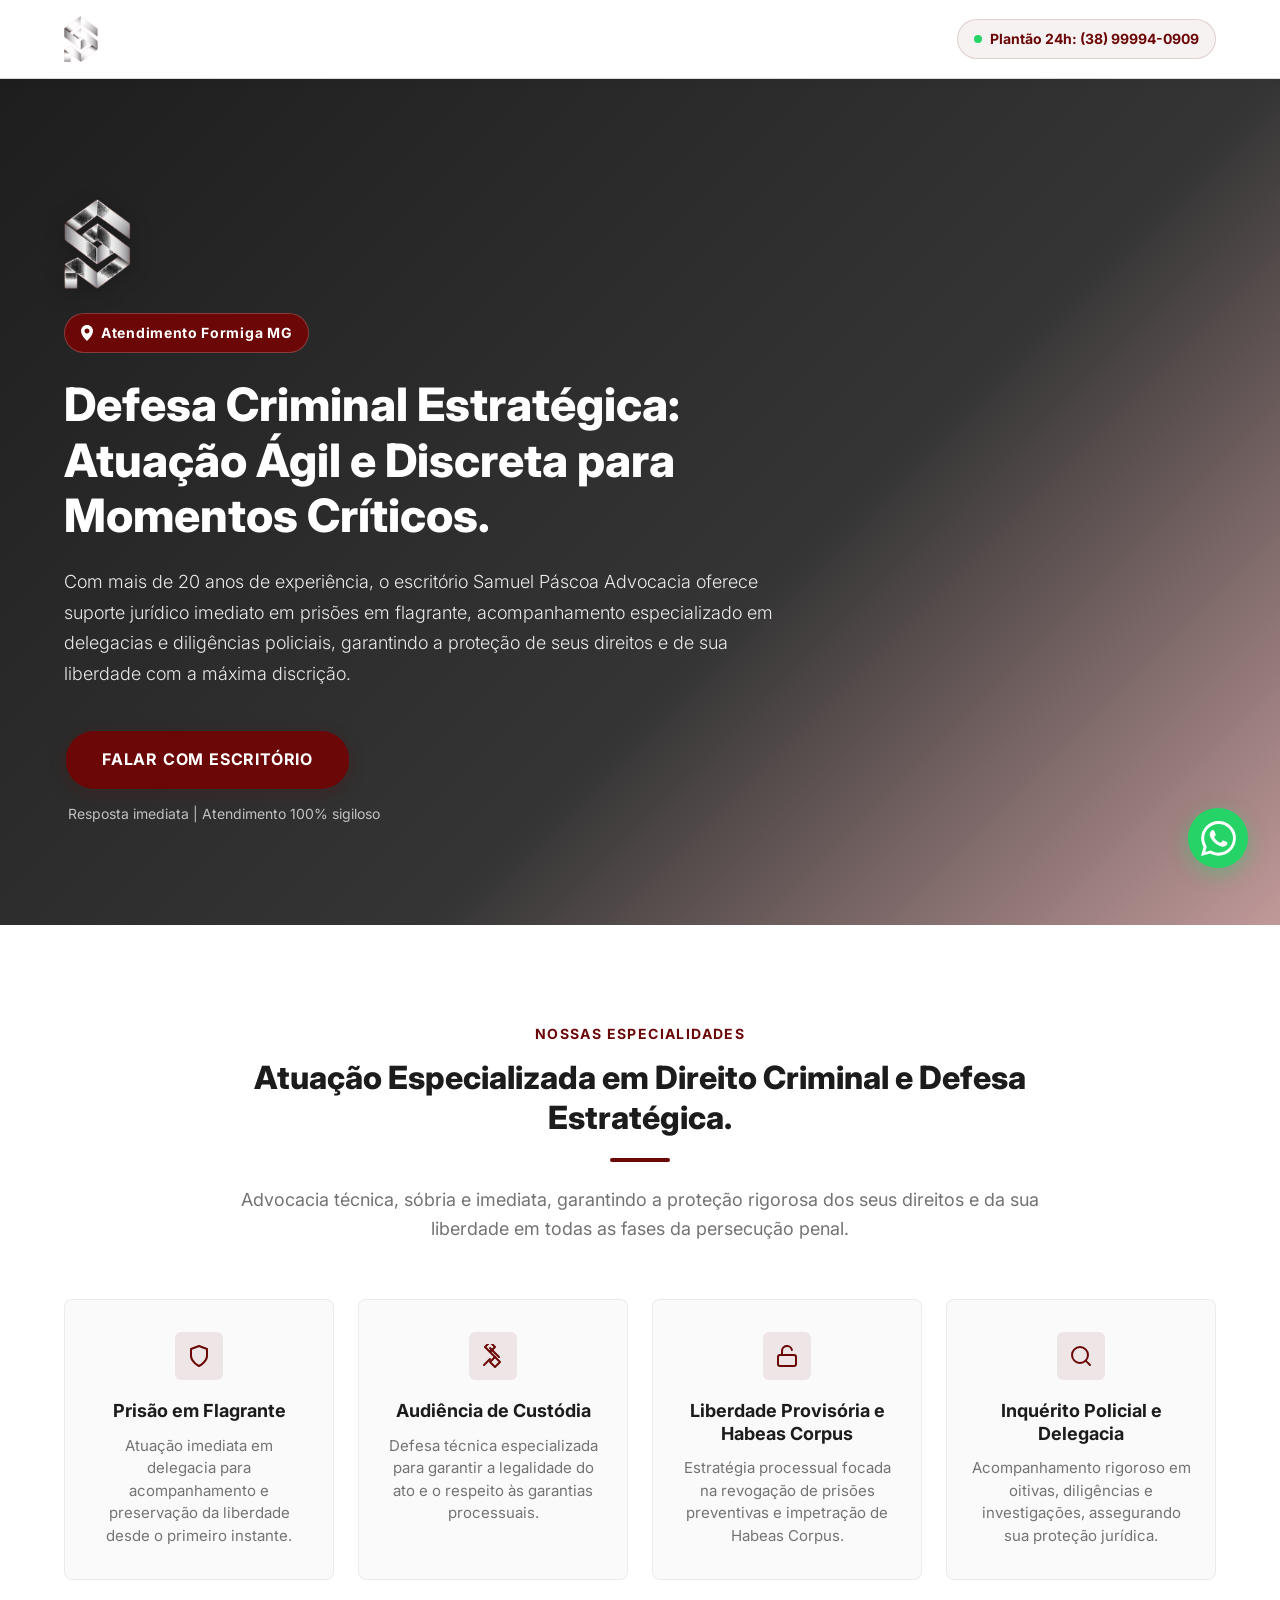
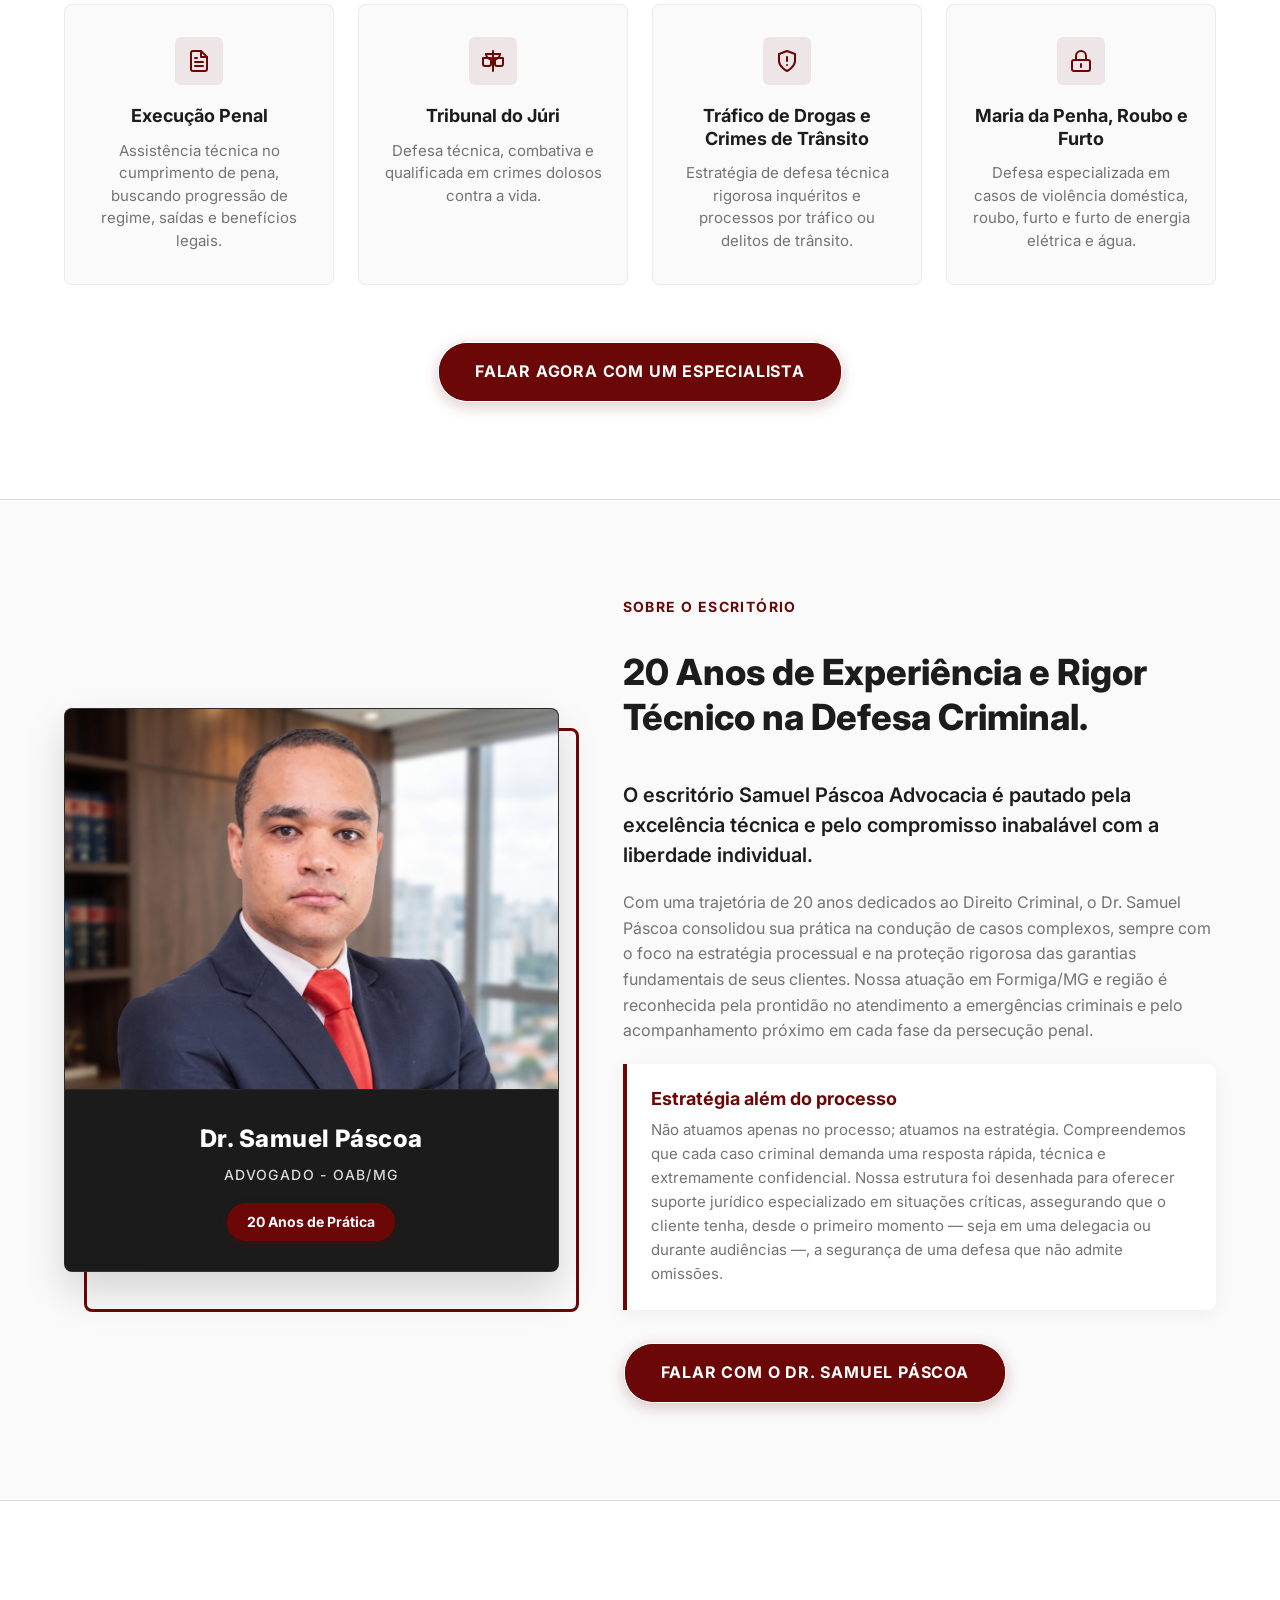
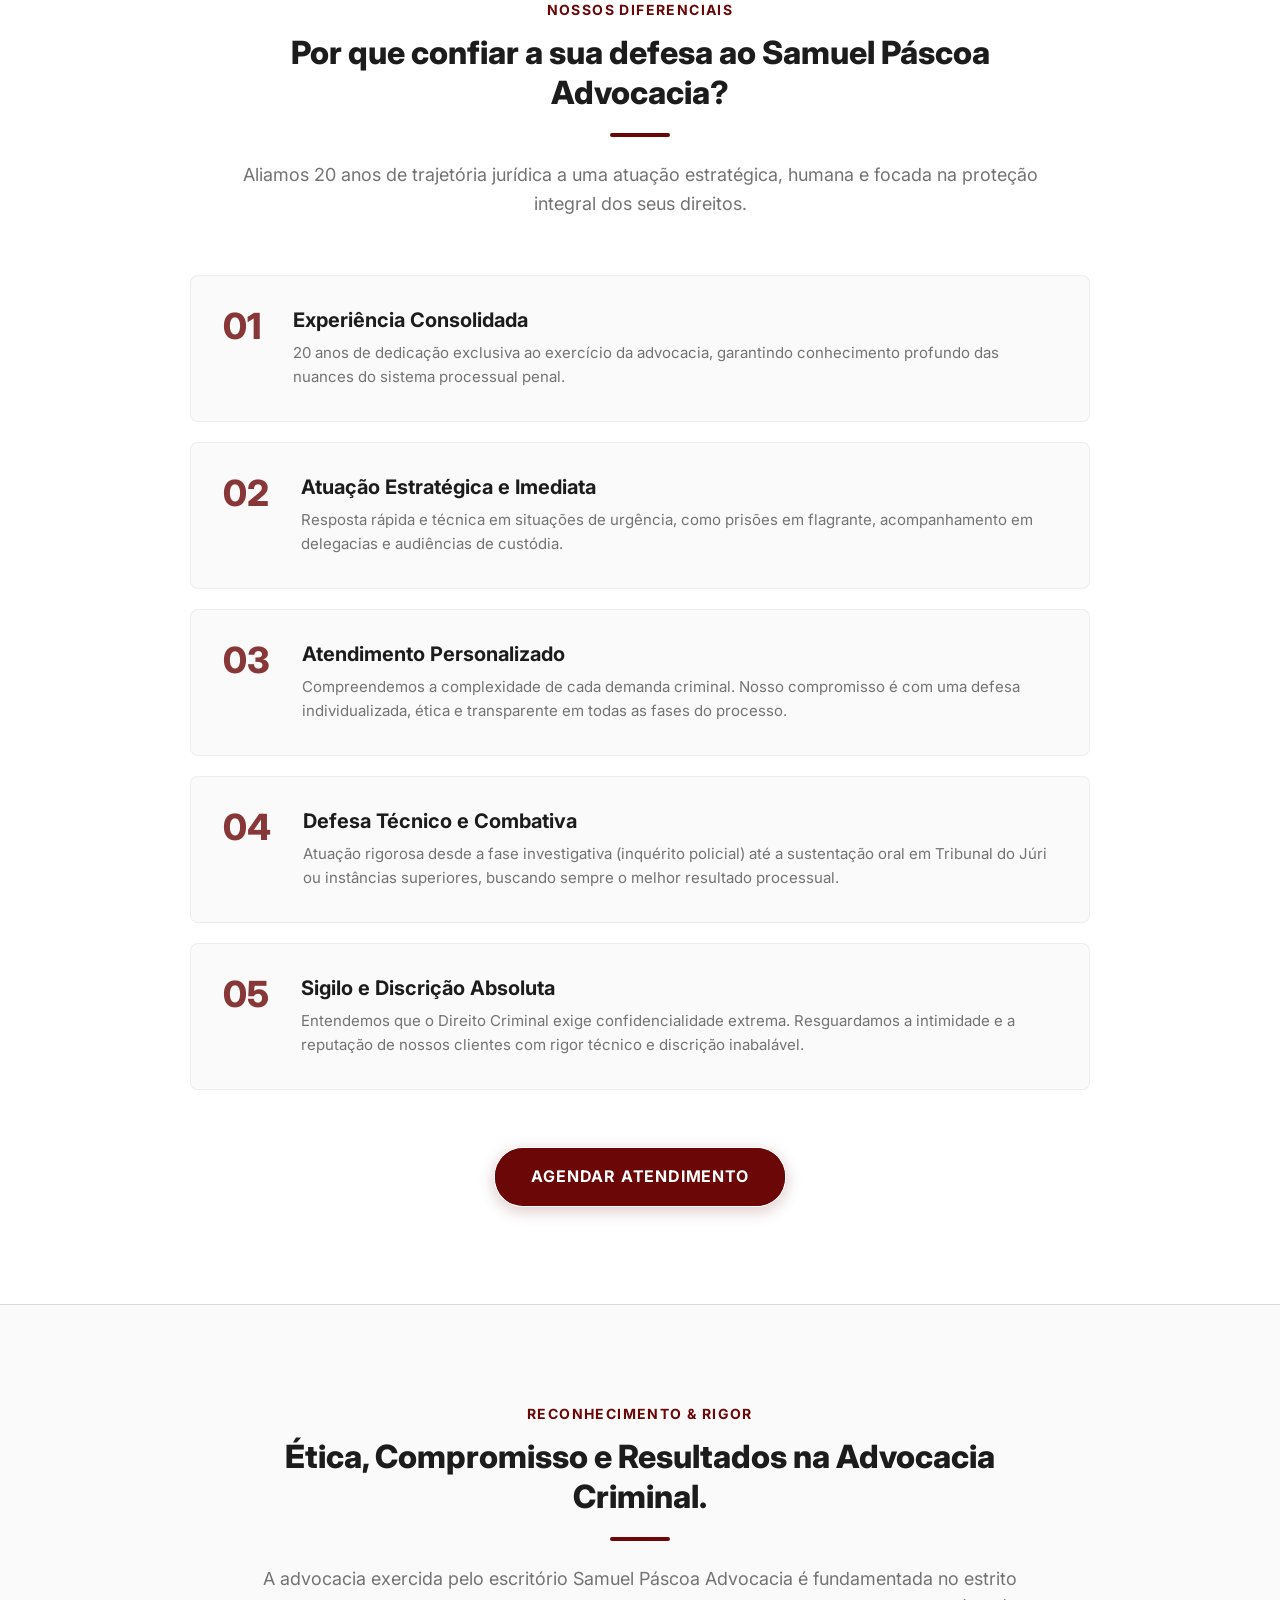
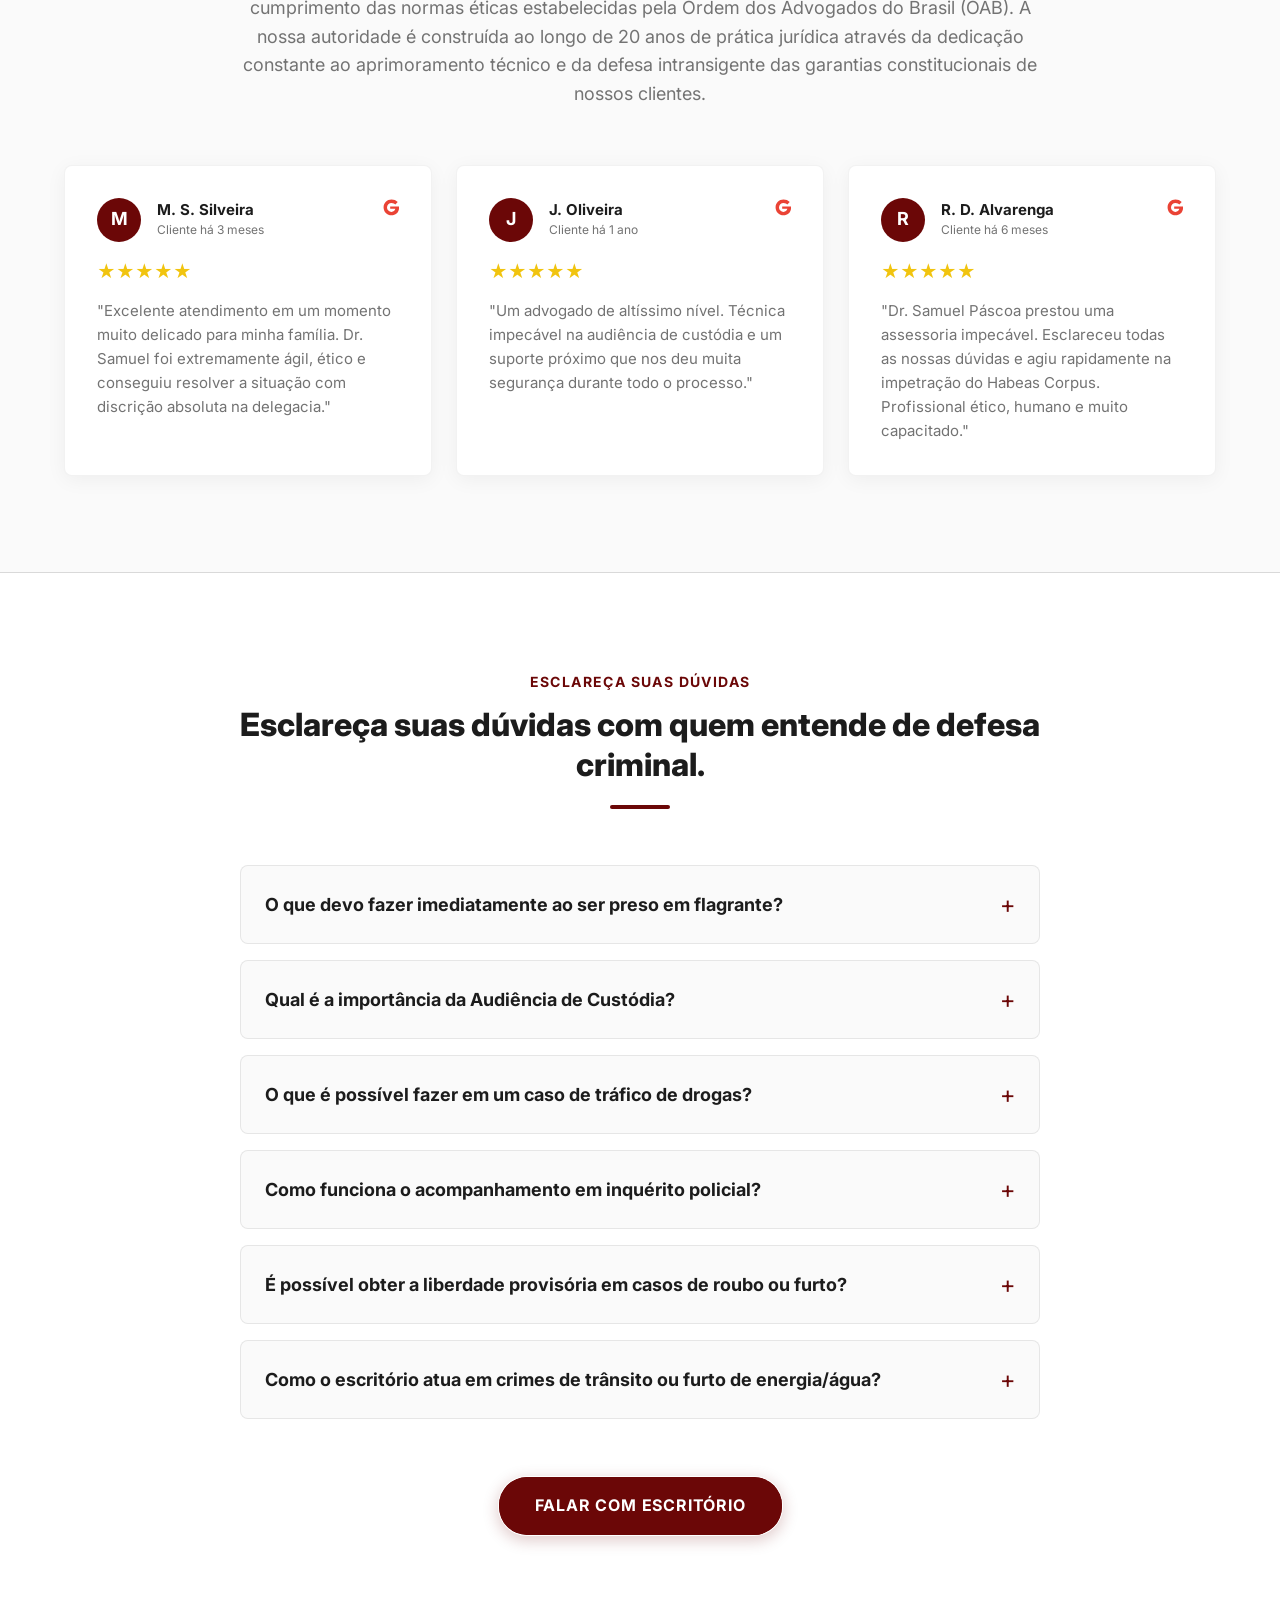
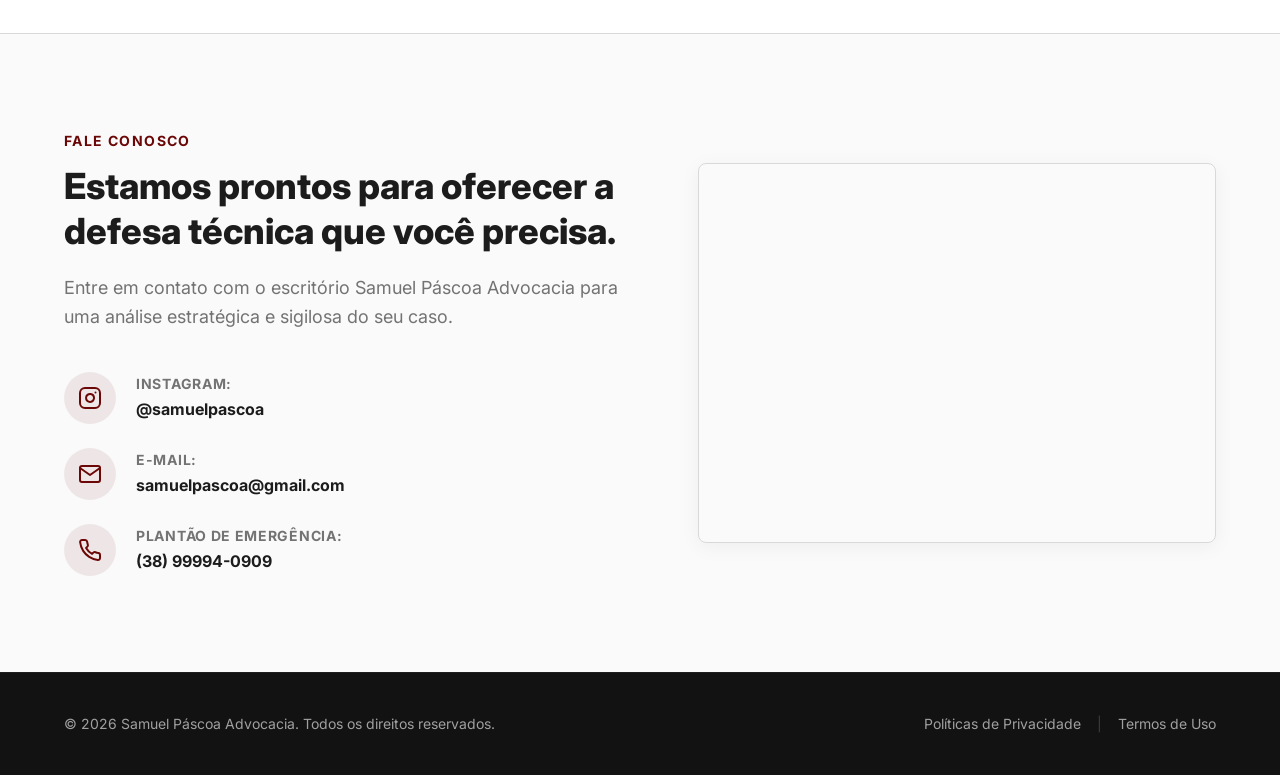
==== commit 62299f6c: "Update index.html" ====
--- a/index.html
+++ b/index.html
@@ -12,7 +12,7 @@
     <link href="https://fonts.googleapis.com/css2?family=Inter:wght@300;400;500;600;700;800&display=swap" rel="stylesheet">
     
     <!-- Favicon -->
-    <link rel="icon" type="image/x-icon" href="assets/favicon.ico">
+    <link rel="icon" type="image/x-icon" href="favicon.ico">
     
     <!-- CSS Stylesheet -->
     <link rel="stylesheet" href="style.css">
@@ -23,7 +23,7 @@
     <header class="main-header">
         <div class="container header-container">
             <a href="#home" class="logo">
-                <img src="assets/logo.png" alt="Samuel Páscoa Advocacia" class="logo-img">
+                <img src="logo.png" alt="Samuel Páscoa Advocacia" class="logo-img">
             </a>
             <div class="header-badge">
                 <span class="pulse-dot"></span> Plantão 24h: (38) 99994-0909
@@ -37,7 +37,7 @@
         <div class="container hero-container">
             <div class="hero-content">
                 <div class="hero-logo">
-                    <img src="assets/logo.png" alt="Samuel Páscoa Advocacia" class="hero-logo-img">
+                    <img src="logo.png" alt="Samuel Páscoa Advocacia" class="hero-logo-img">
                 </div>
                 <div class="location-badge">
                     <svg width="12" height="16" viewBox="0 0 12 16" fill="none" xmlns="http://www.w3.org/2000/svg">
@@ -171,7 +171,7 @@
                 <div class="about-decor-border"></div>
                 <div class="about-lawyer-card">
                     <div class="about-lawyer-img-wrapper">
-                        <img src="assets/advogado.jpg" alt="Dr. Samuel Páscoa" class="about-lawyer-img">
+                        <img src="advogado.jpg" alt="Dr. Samuel Páscoa" class="about-lawyer-img">
                     </div>
                     <div class="about-lawyer-info">
                         <span class="lawyer-name">Dr. Samuel Páscoa</span>
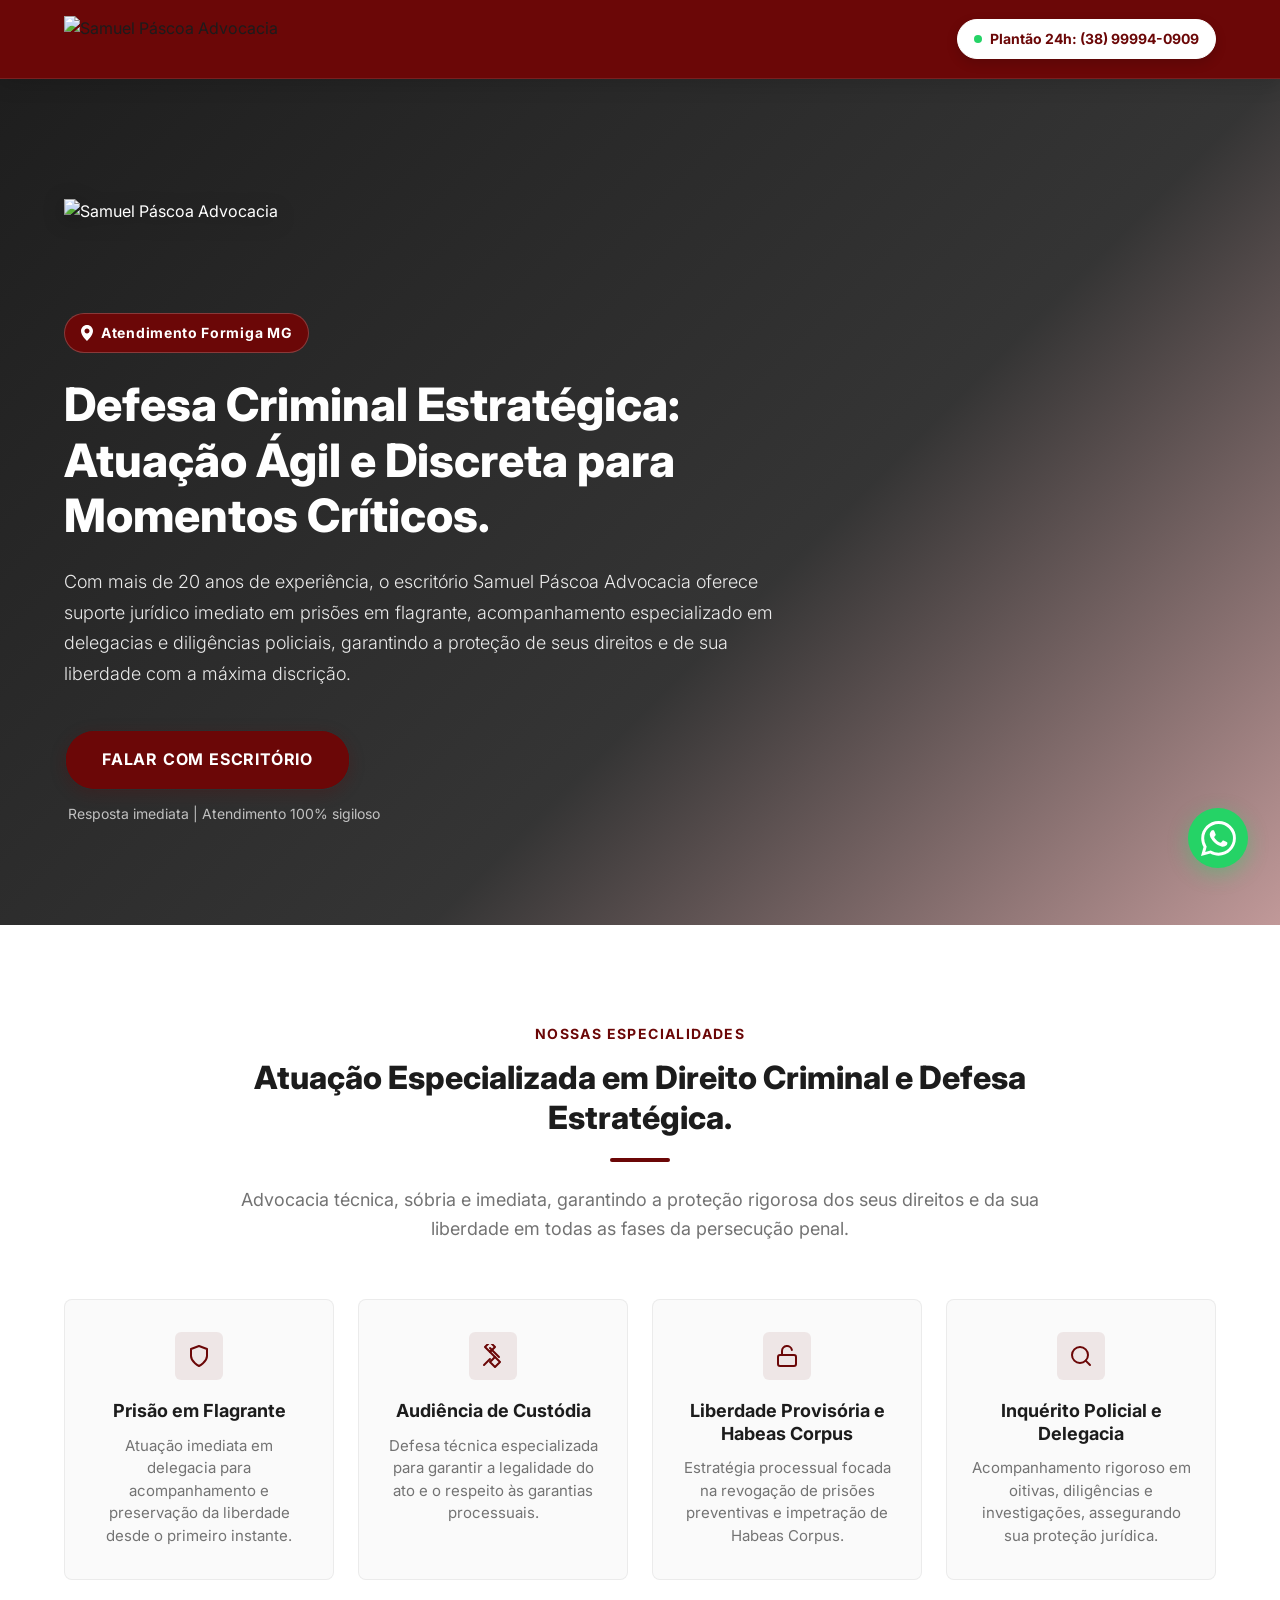
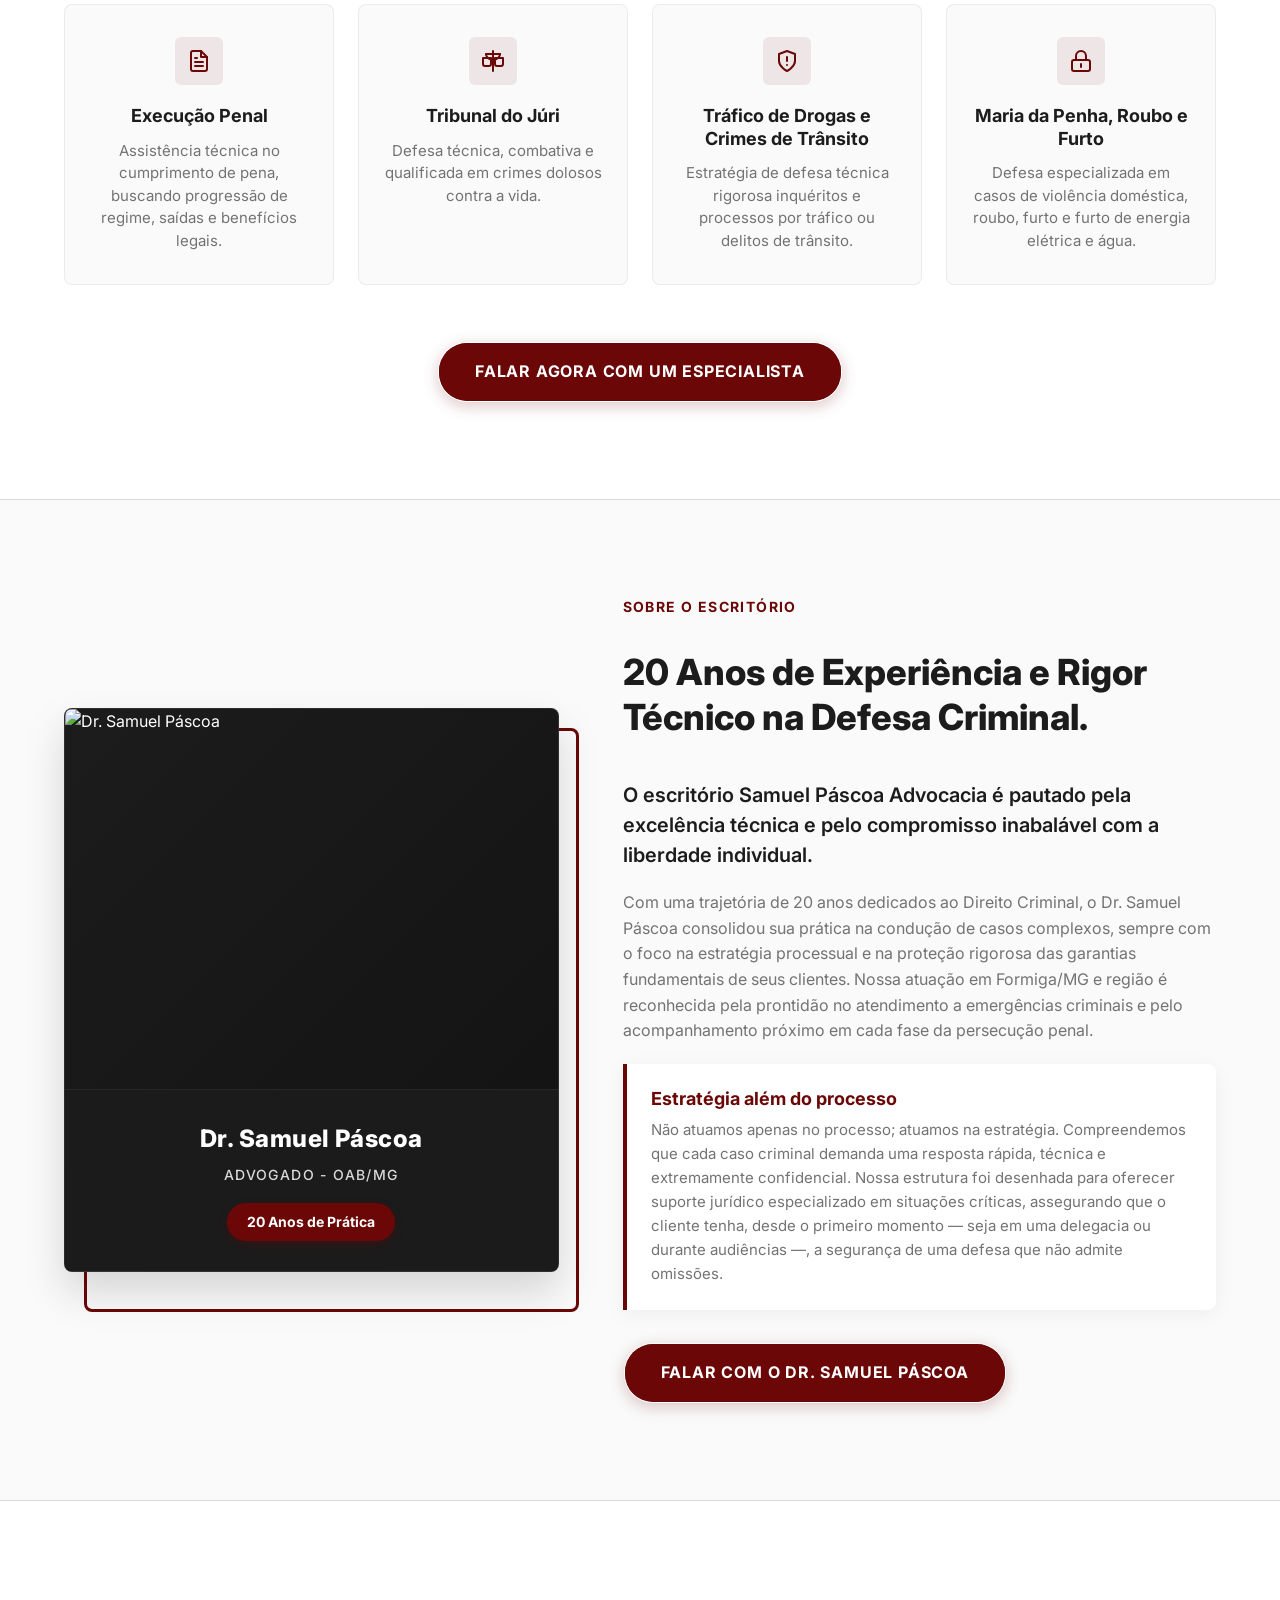
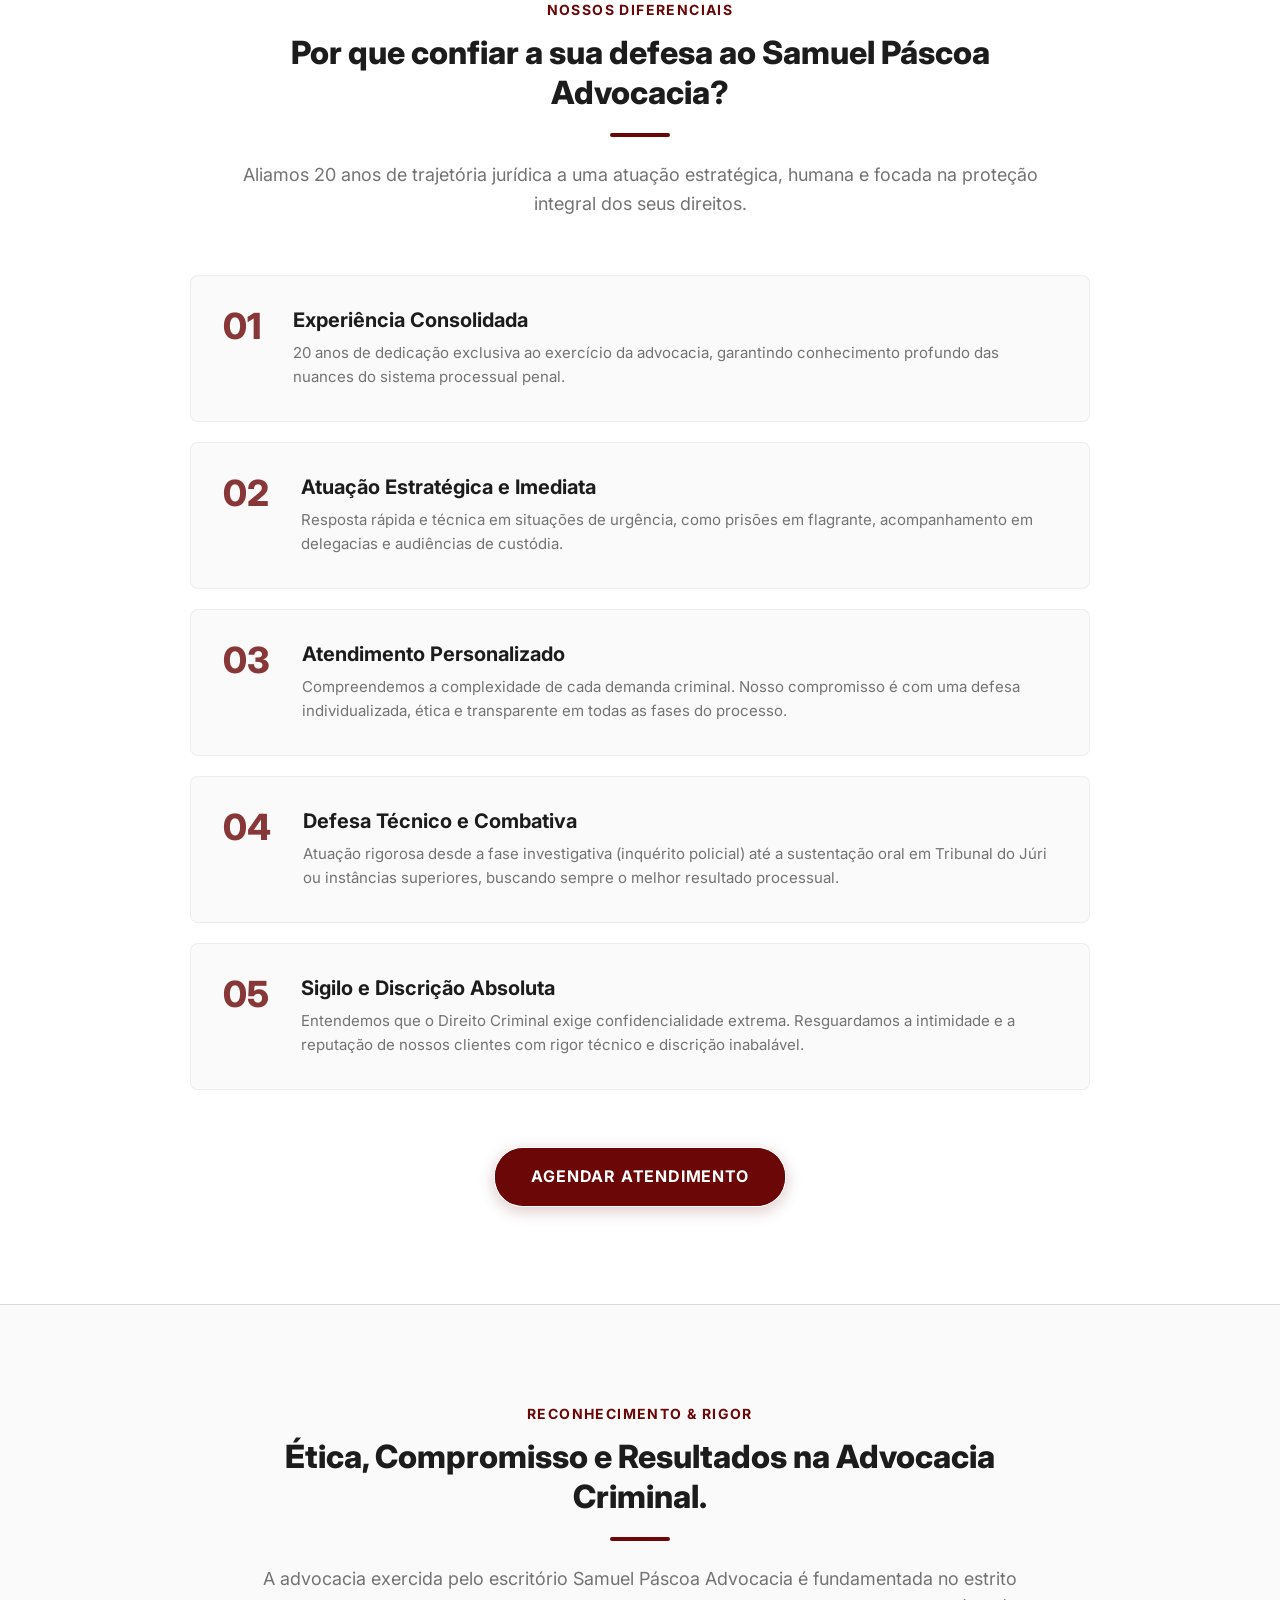
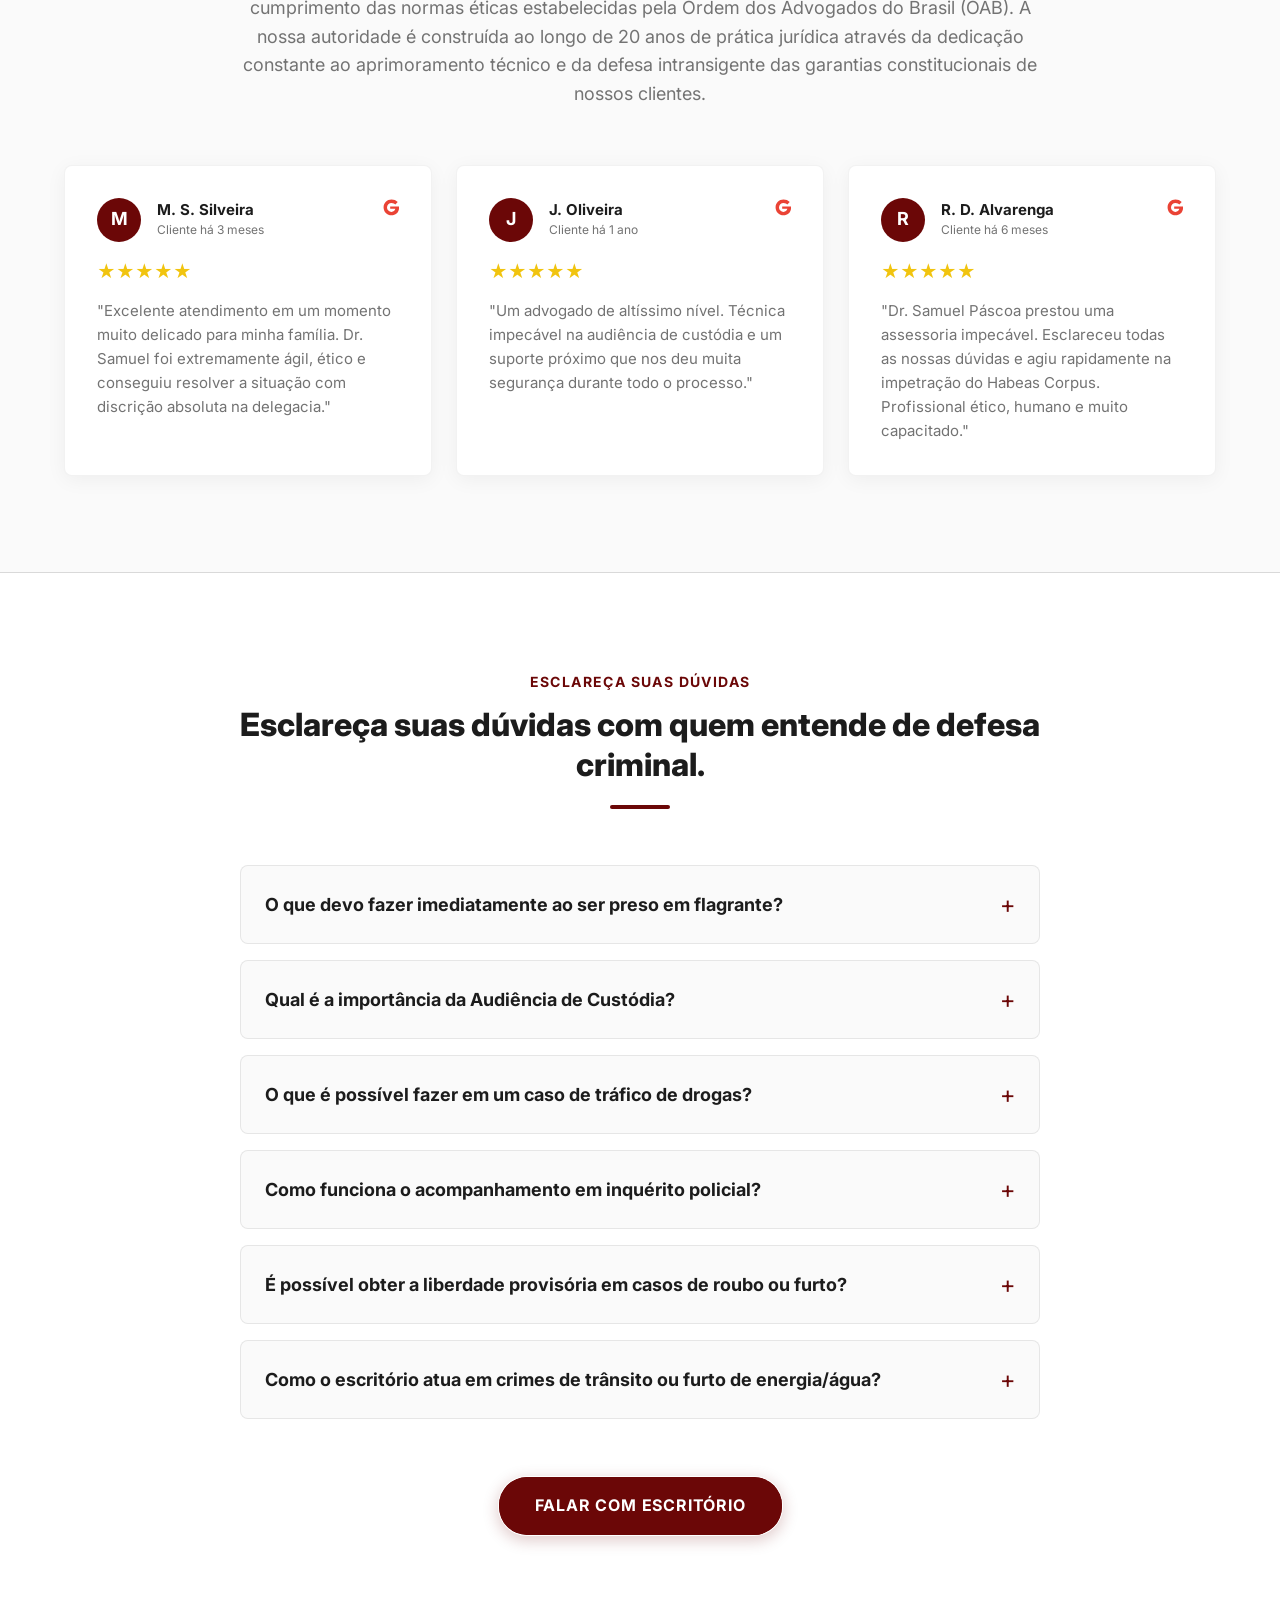
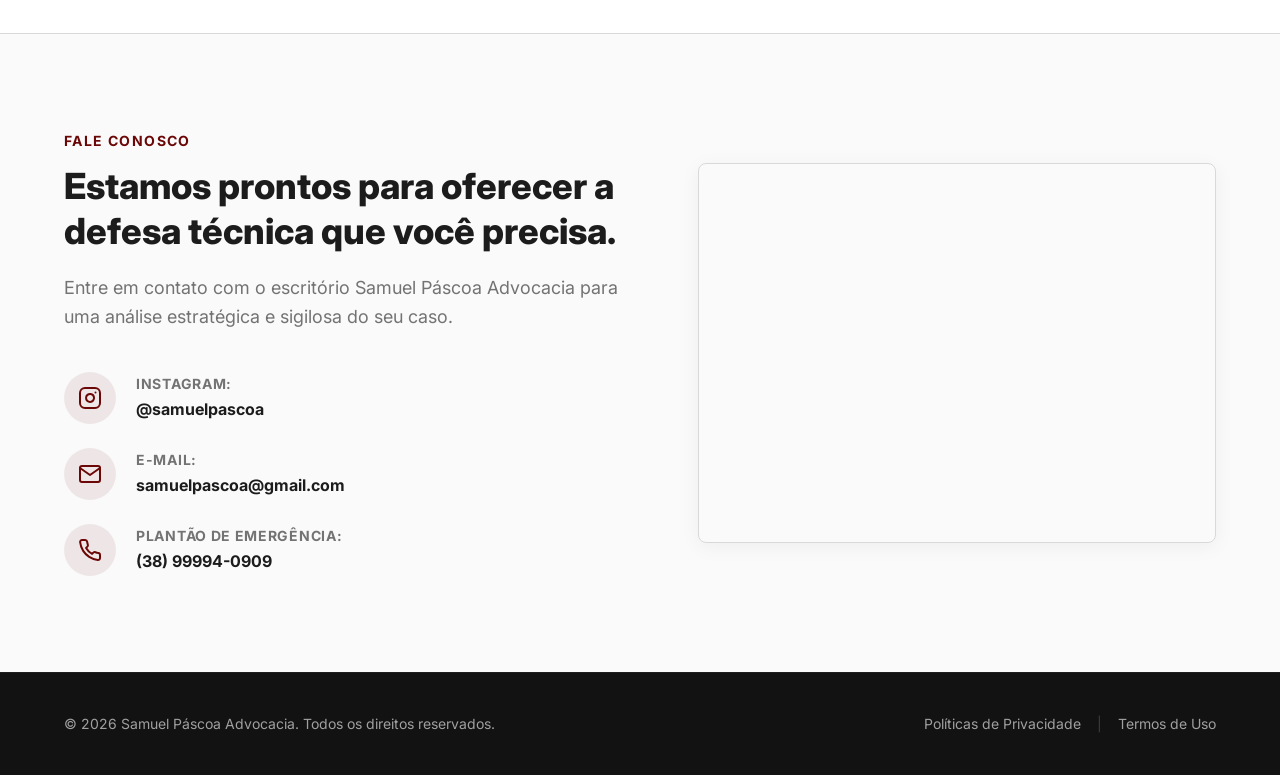
==== commit 5395d119: "Add files via upload" ====
--- a/index.html
+++ b/index.html
@@ -12,7 +12,7 @@
     <link href="https://fonts.googleapis.com/css2?family=Inter:wght@300;400;500;600;700;800&display=swap" rel="stylesheet">
     
     <!-- Favicon -->
-    <link rel="icon" type="image/x-icon" href="favicon.ico">
+    <link rel="icon" type="image/x-icon" href="assets/favicon.ico">
     
     <!-- CSS Stylesheet -->
     <link rel="stylesheet" href="style.css">
@@ -23,7 +23,7 @@
     <header class="main-header">
         <div class="container header-container">
             <a href="#home" class="logo">
-                <img src="logo.png" alt="Samuel Páscoa Advocacia" class="logo-img">
+                <img src="assets/logo.png" alt="Samuel Páscoa Advocacia" class="logo-img">
             </a>
             <div class="header-badge">
                 <span class="pulse-dot"></span> Plantão 24h: (38) 99994-0909
@@ -37,7 +37,7 @@
         <div class="container hero-container">
             <div class="hero-content">
                 <div class="hero-logo">
-                    <img src="logo.png" alt="Samuel Páscoa Advocacia" class="hero-logo-img">
+                    <img src="assets/logo.png" alt="Samuel Páscoa Advocacia" class="hero-logo-img">
                 </div>
                 <div class="location-badge">
                     <svg width="12" height="16" viewBox="0 0 12 16" fill="none" xmlns="http://www.w3.org/2000/svg">
@@ -171,7 +171,7 @@
                 <div class="about-decor-border"></div>
                 <div class="about-lawyer-card">
                     <div class="about-lawyer-img-wrapper">
-                        <img src="advogado.jpg" alt="Dr. Samuel Páscoa" class="about-lawyer-img">
+                        <img src="assets/advogado.jpg" alt="Dr. Samuel Páscoa" class="about-lawyer-img">
                     </div>
                     <div class="about-lawyer-info">
                         <span class="lawyer-name">Dr. Samuel Páscoa</span>
--- a/style.css
+++ b/style.css
@@ -228,13 +228,13 @@
    5. HEADER / NAVIGATION
 ----------------------------------------- */
 .main-header {
-    background-color: var(--bg-white);
-    border-bottom: 1px solid var(--border-color);
+    background-color: var(--primary-color);
+    border-bottom: 1px solid rgba(255, 255, 255, 0.1);
     position: sticky;
     top: 0;
     z-index: 100;
     padding: 16px 0;
-    box-shadow: 0 2px 10px rgba(0, 0, 0, 0.03);
+    box-shadow: 0 4px 20px rgba(0, 0, 0, 0.15);
 }
 
 .header-container {
@@ -254,8 +254,8 @@
 }
 
 .header-badge {
-    background-color: rgba(107, 7, 7, 0.05);
-    border: 1px solid rgba(107, 7, 7, 0.15);
+    background-color: var(--bg-white);
+    border: 1px solid var(--bg-white);
     padding: 8px 16px;
     border-radius: 20px;
     font-size: 0.875rem;
@@ -264,6 +264,13 @@
     display: flex;
     align-items: center;
     gap: 8px;
+    box-shadow: 0 4px 12px rgba(0, 0, 0, 0.15);
+    transition: var(--transition-smooth);
+}
+
+.header-badge:hover {
+    transform: translateY(-2px);
+    box-shadow: 0 6px 16px rgba(0, 0, 0, 0.2);
 }
 
 .pulse-dot {
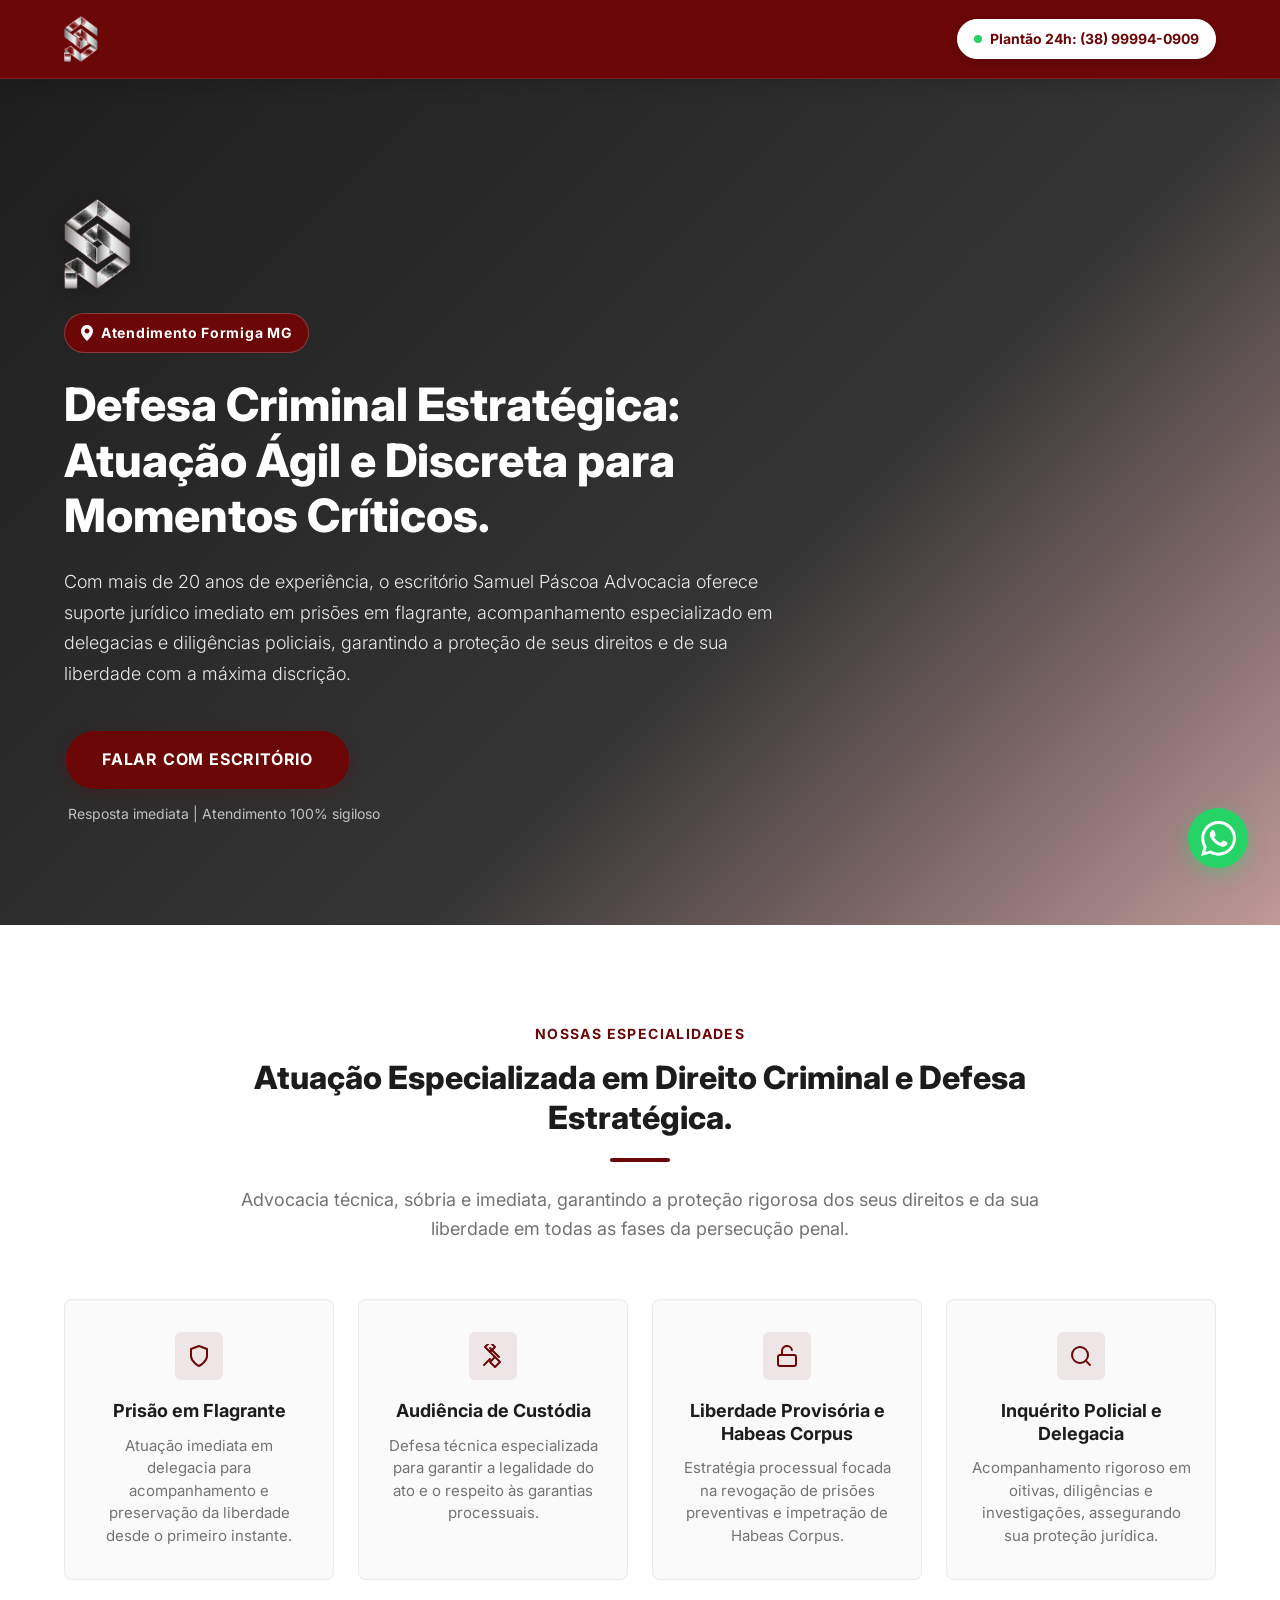
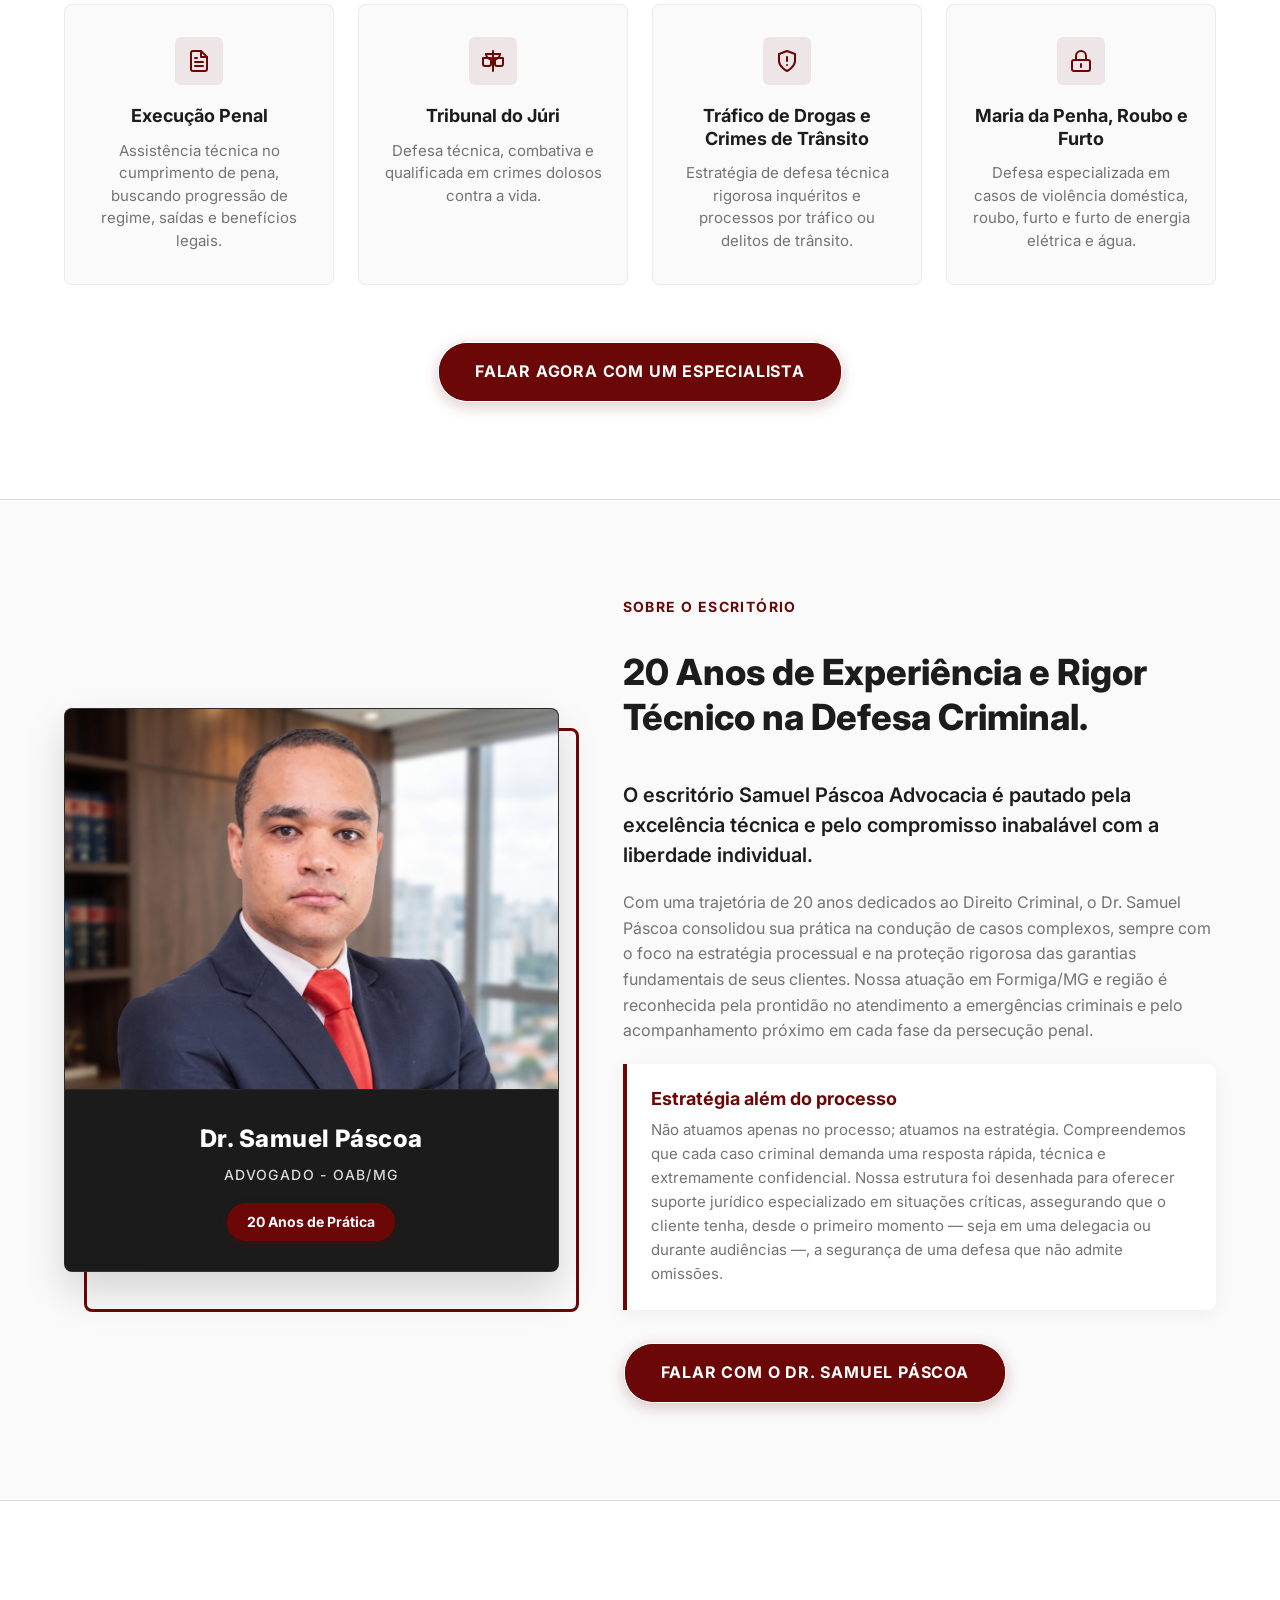
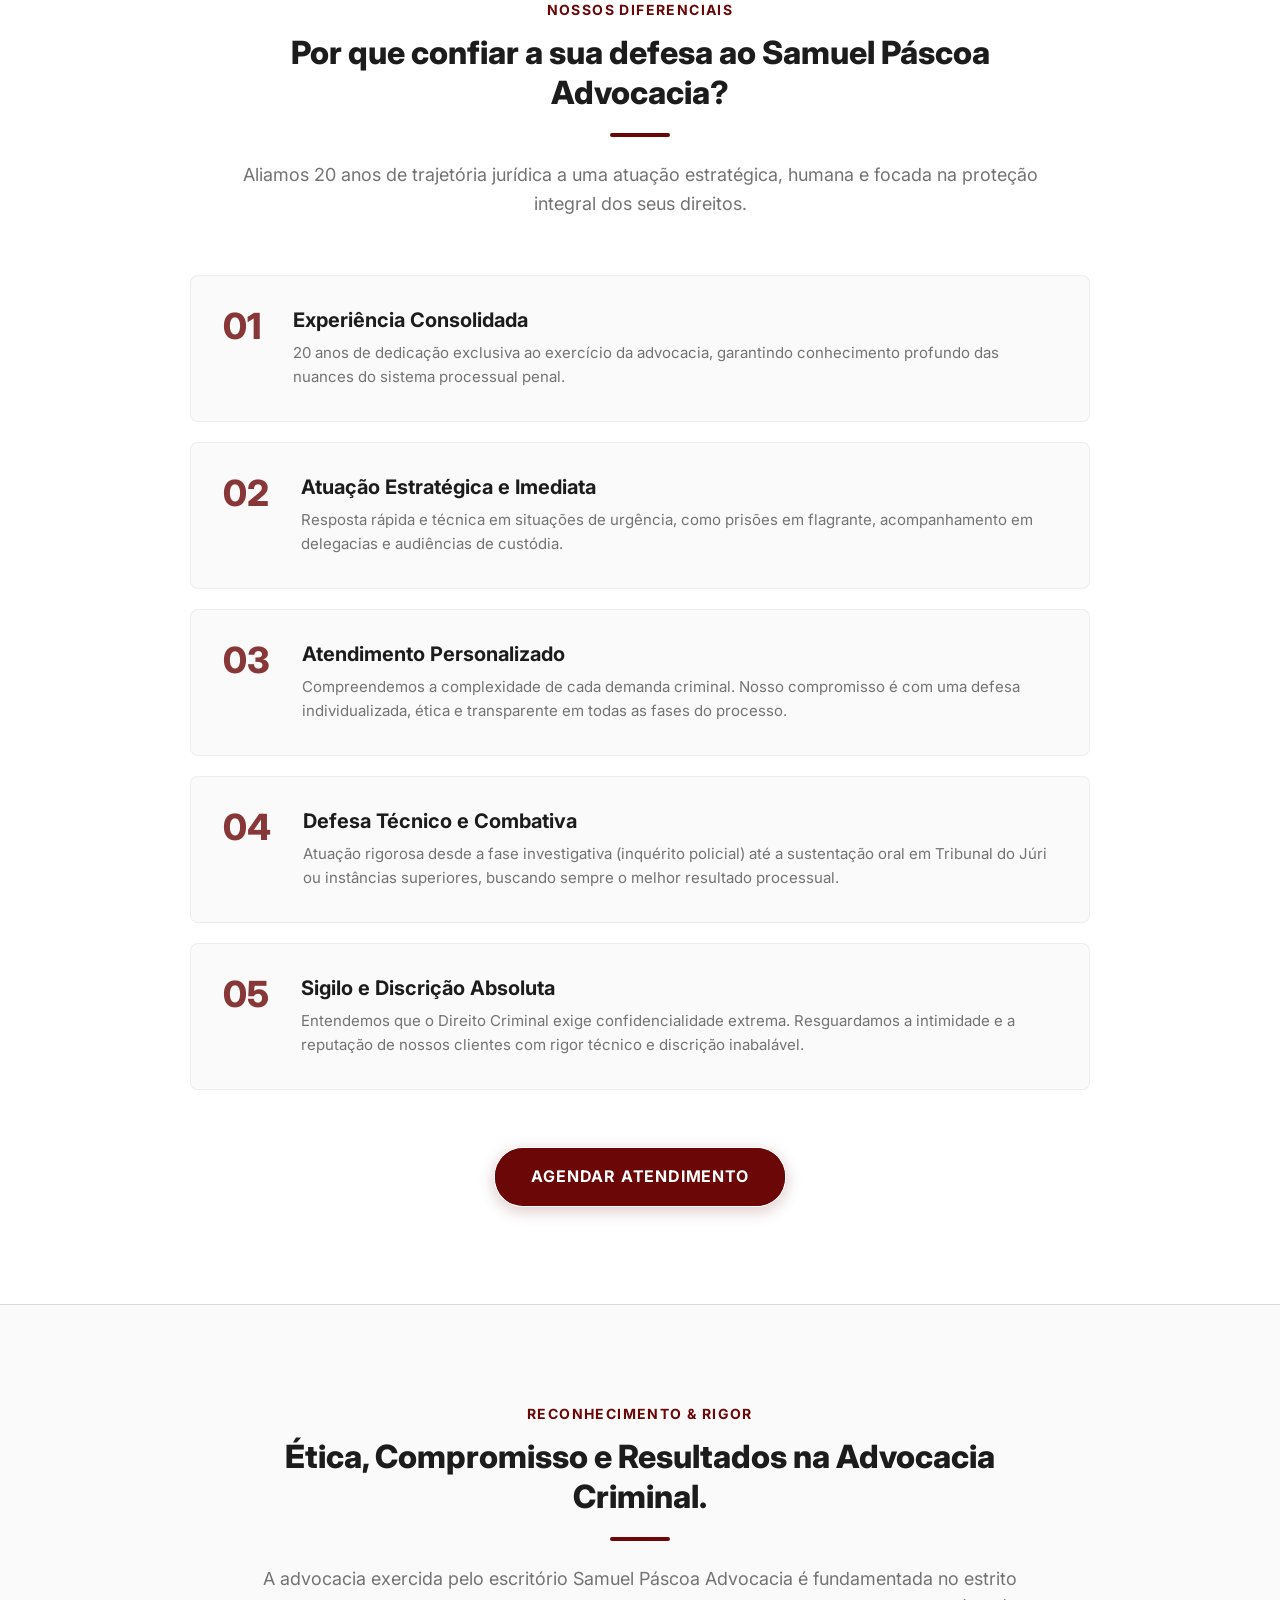
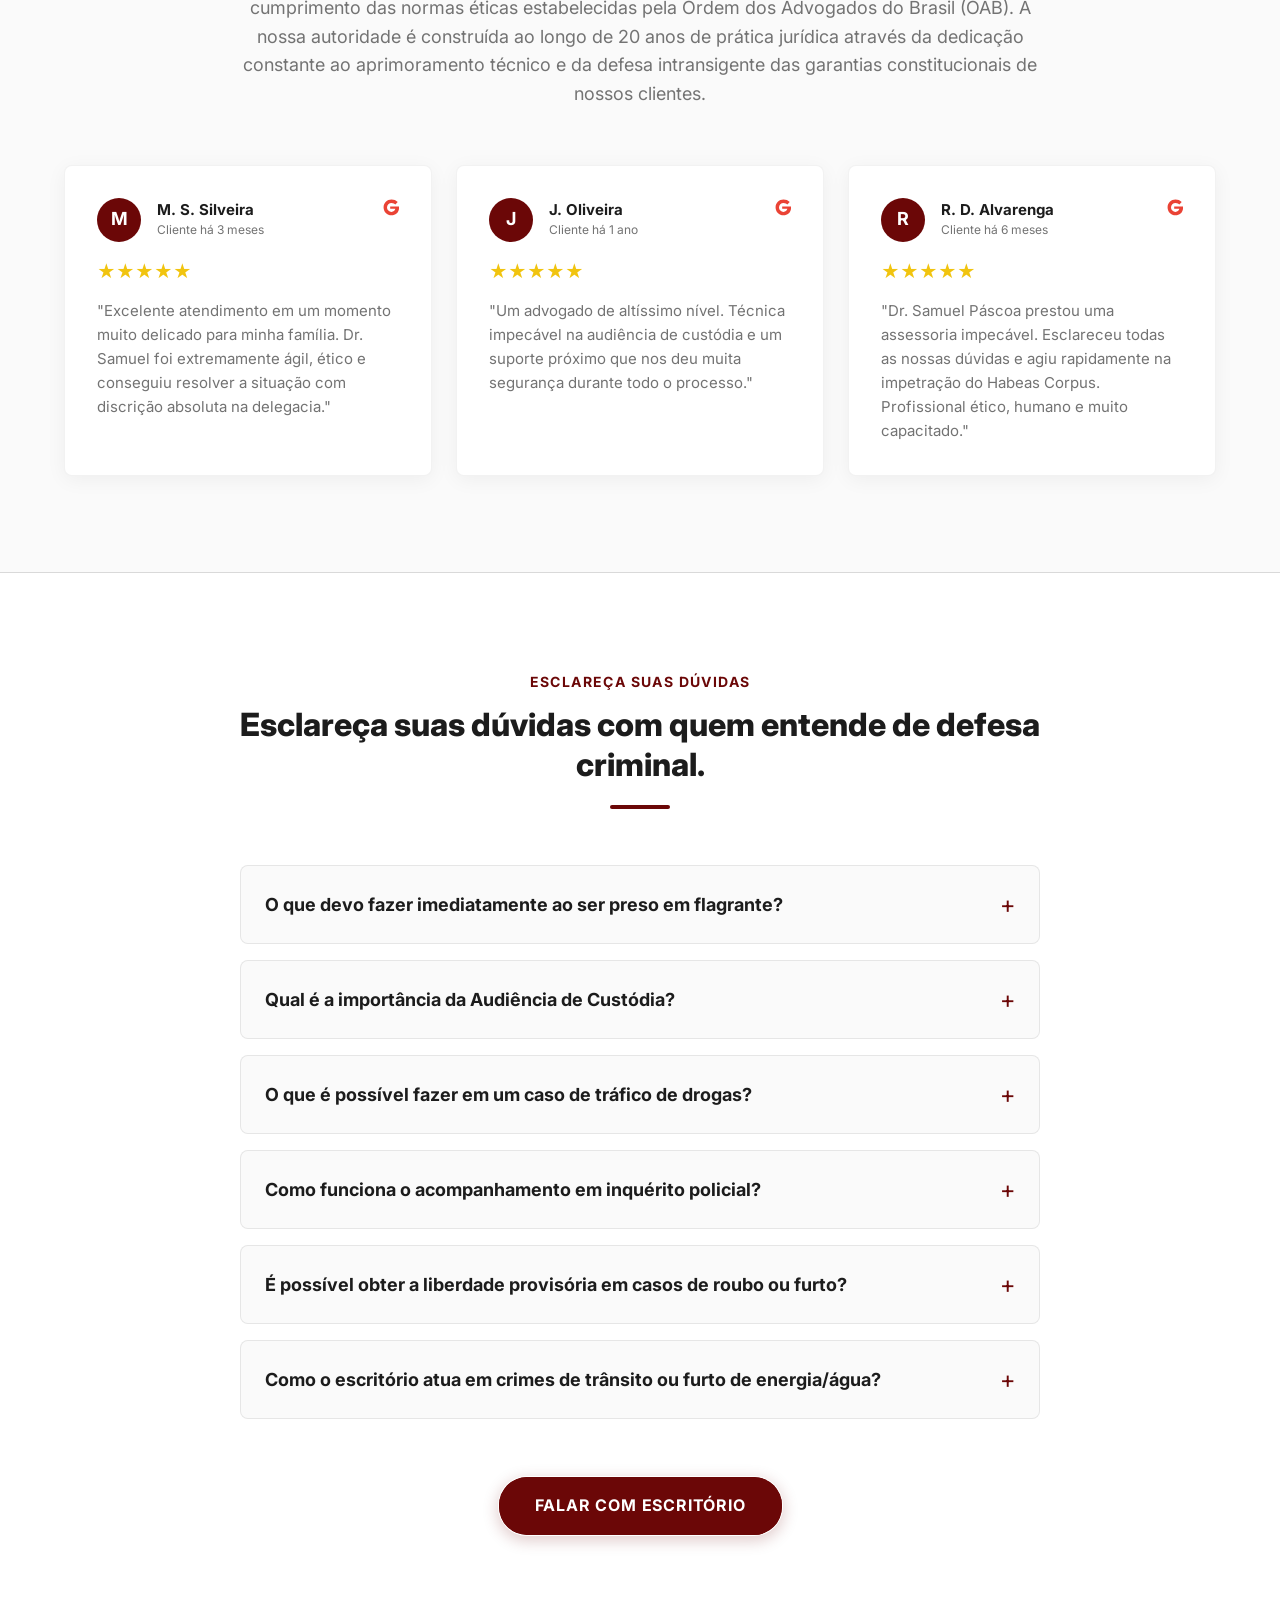
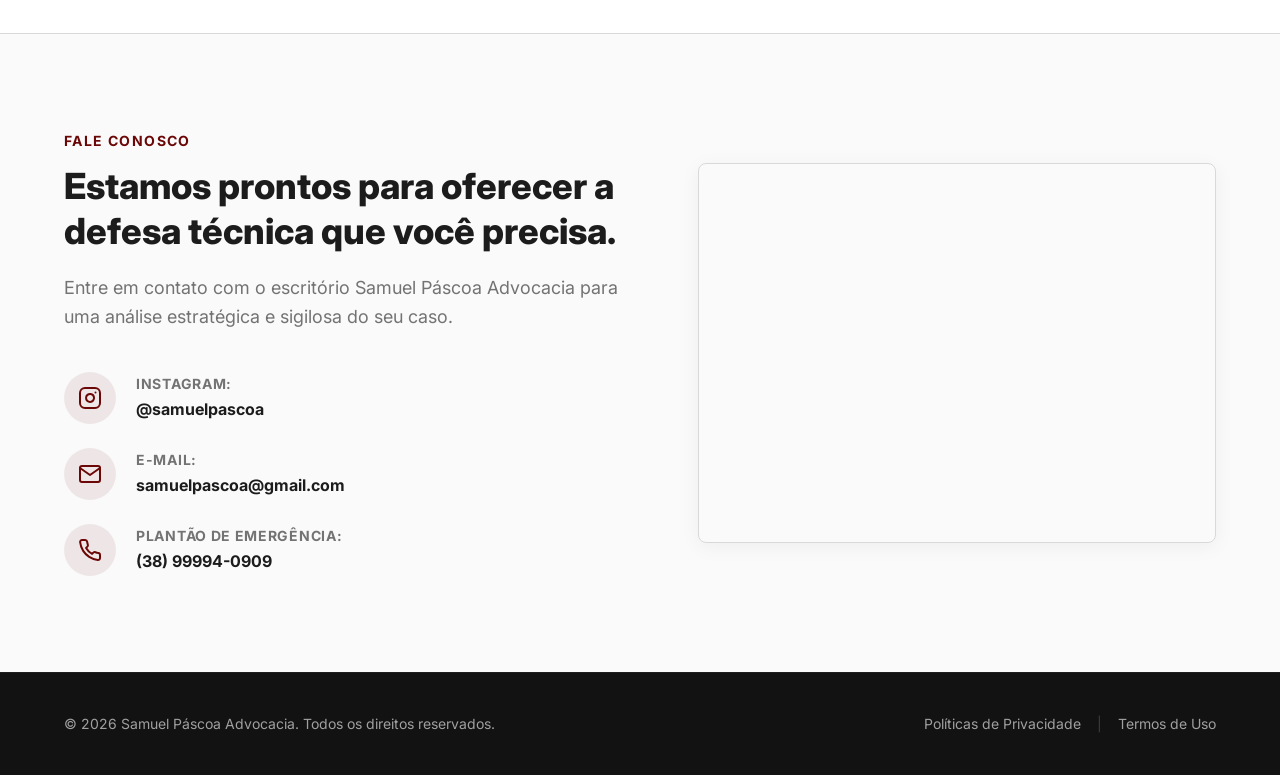
==== commit 9b01a415: "Update index.html" ====
--- a/index.html
+++ b/index.html
@@ -12,7 +12,7 @@
     <link href="https://fonts.googleapis.com/css2?family=Inter:wght@300;400;500;600;700;800&display=swap" rel="stylesheet">
     
     <!-- Favicon -->
-    <link rel="icon" type="image/x-icon" href="assets/favicon.ico">
+    <link rel="icon" type="image/x-icon" href="favicon.ico">
     
     <!-- CSS Stylesheet -->
     <link rel="stylesheet" href="style.css">
@@ -23,7 +23,7 @@
     <header class="main-header">
         <div class="container header-container">
             <a href="#home" class="logo">
-                <img src="assets/logo.png" alt="Samuel Páscoa Advocacia" class="logo-img">
+                <img src="logo.png" alt="Samuel Páscoa Advocacia" class="logo-img">
             </a>
             <div class="header-badge">
                 <span class="pulse-dot"></span> Plantão 24h: (38) 99994-0909
@@ -37,7 +37,7 @@
         <div class="container hero-container">
             <div class="hero-content">
                 <div class="hero-logo">
-                    <img src="assets/logo.png" alt="Samuel Páscoa Advocacia" class="hero-logo-img">
+                    <img src="logo.png" alt="Samuel Páscoa Advocacia" class="hero-logo-img">
                 </div>
                 <div class="location-badge">
                     <svg width="12" height="16" viewBox="0 0 12 16" fill="none" xmlns="http://www.w3.org/2000/svg">
@@ -171,7 +171,7 @@
                 <div class="about-decor-border"></div>
                 <div class="about-lawyer-card">
                     <div class="about-lawyer-img-wrapper">
-                        <img src="assets/advogado.jpg" alt="Dr. Samuel Páscoa" class="about-lawyer-img">
+                        <img src="advogado.jpg" alt="Dr. Samuel Páscoa" class="about-lawyer-img">
                     </div>
                     <div class="about-lawyer-info">
                         <span class="lawyer-name">Dr. Samuel Páscoa</span>
